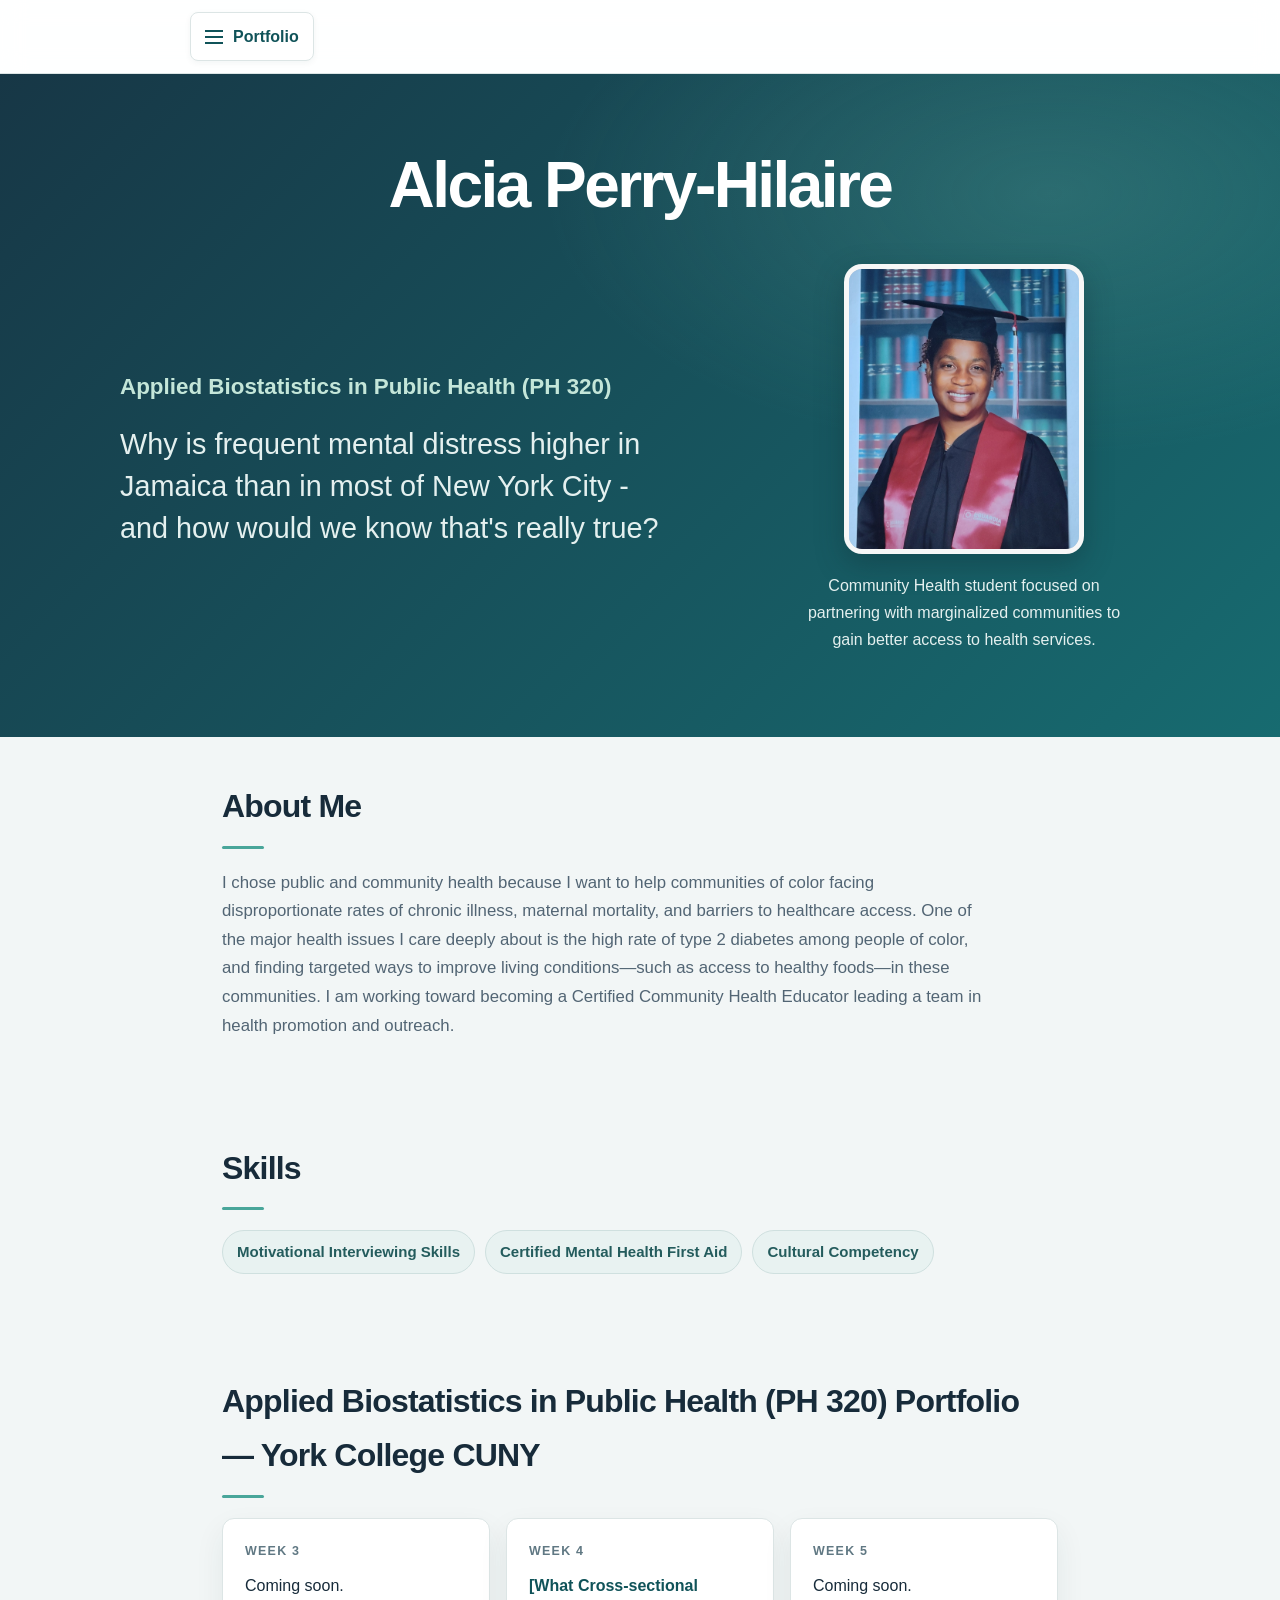
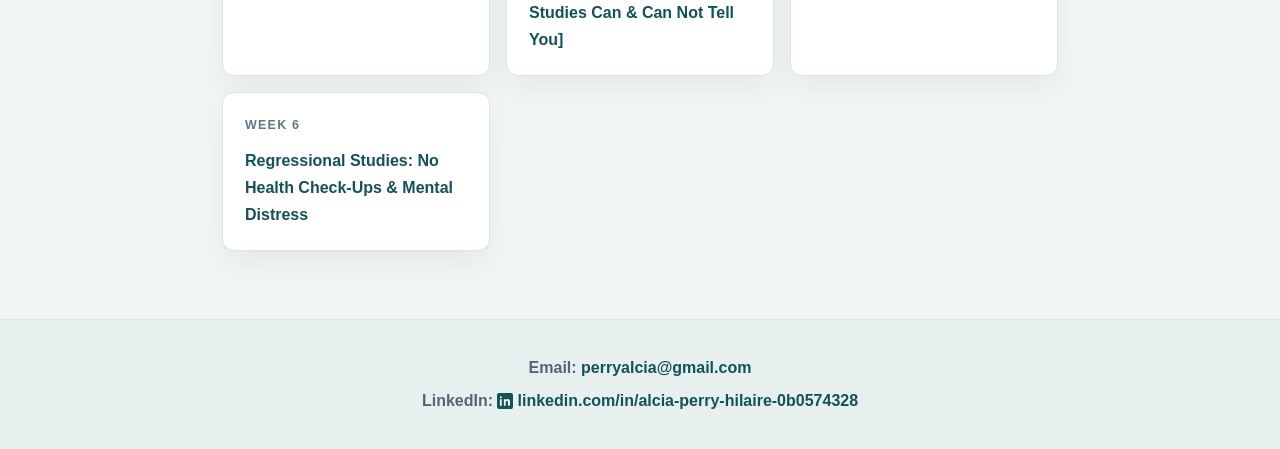
==== index.html @ f7266211 "Increase course title font size Co-authored-by: Copilot App <223556219+Copilot@users.noreply.github." ====
<!DOCTYPE html>
<html lang="en">
<head>
<meta charset="UTF-8">
<meta name="viewport" content="width=device-width, initial-scale=1.0">
<title>Alcia Perry-Hilaire | Community Health Education</title>
<style>
    body {
        margin: 0;
        font-family: Arial, sans-serif;
        background-color: #f7f7f7;
        color: #333;
    }
    header {
        background: linear-gradient(135deg, #4a78c2, #d88fbf);
        color: white;
        text-align: center;
        padding: 60px 20px;
    }
    .hero-photo {
        width: 140px;
        height: 140px;
        border-radius: 50%;
        background-color: #ccc;
        display: flex;
        align-items: center;
        justify-content: center;
        font-size: 40px;
        font-weight: bold;
        margin: 20px auto 0;
        color: #555;
    }
    section {
        padding: 40px 20px;
        max-width: 900px;
        margin: auto;
    }
    h2 {
        color: #4a78c2;
        margin-bottom: 20px;
    }
    .skills-list li {
        margin-bottom: 8px;
    }
    .portfolio-grid {
        display: grid;
        gap: 20px;
    }
    .card {
        background: white;
        padding: 20px;
        border-radius: 8px;
        border: 1px solid #ddd;
    }
    footer {
        background: #e0e0e0;
        padding: 20px;
        text-align: center;
    }
    a {
        color: #4a78c2;
        text-decoration: none;
    }
    .site-nav {
        background: white;
        border-bottom: 1px solid #ddd;
        padding: 10px 20px;
        position: relative;
        z-index: 1;
    }
    .site-nav-menu {
        max-width: 900px;
        margin: auto;
        position: relative;
    }
    .site-nav-menu summary {
        list-style: none;
        cursor: pointer;
    }
    .site-nav-menu summary::-webkit-details-marker {
        display: none;
    }
    .site-nav-toggle {
        display: inline-flex;
        align-items: center;
        gap: 10px;
        padding: 10px 14px;
        border-radius: 6px;
        border: 1px solid #ddd;
        background: white;
        color: #4a78c2;
        font-weight: bold;
    }
    .site-nav-toggle:hover,
    .site-nav-toggle:focus-visible {
        background: #edf2fa;
    }
    .menu-icon {
        display: grid;
        gap: 4px;
    }
    .menu-icon span {
        display: block;
        width: 18px;
        height: 2px;
        background: currentColor;
    }
    .site-nav-links {
        position: absolute;
        top: calc(100% + 8px);
        left: 0;
        display: grid;
        gap: 4px;
        min-width: min(100%, 320px);
        padding: 8px;
        border: 1px solid #ddd;
        border-radius: 8px;
        background: white;
        box-shadow: 0 8px 20px #0002;
    }
    .site-nav a {
        display: block;
        padding: 10px 14px;
        border-radius: 6px;
        font-weight: bold;
    }
    .site-nav a:hover,
    .site-nav a:focus-visible {
        background: #edf2fa;
    }
    .site-nav a[aria-current="page"] {
        background: #4a78c2;
        color: white;
    }
    @media (min-width: 700px) {
        .portfolio-grid {
            grid-template-columns: repeat(3, 1fr);
        }
    }

    :root {
        --ink: #172b3a;
        --muted: #526574;
        --brand: #176b70;
        --brand-dark: #105359;
        --surface: #fff;
        --background: #f2f6f6;
        --border: #dce5e5;
        --shadow: 0 12px 30px #173a3a12;
    }

    * {
        box-sizing: border-box;
    }

    body {
        background: var(--background);
        color: var(--ink);
        font-family: "Segoe UI", Arial, sans-serif;
        line-height: 1.7;
    }

    header {
        background:
            radial-gradient(ellipse at 82% 18%, #6eb4a83b, transparent 34%),
            linear-gradient(135deg, #173746, #176b70);
        padding: 76px 24px 84px;
    }

    header h1 {
        margin: 0 auto 12px;
        font-size: clamp(2.4rem, 6vw, 4rem);
        letter-spacing: -0.04em;
        line-height: 1.12;
    }

    .hero-content {
        display: grid;
        grid-template-columns: minmax(0, 1fr) minmax(240px, 0.7fr);
        align-items: center;
        gap: clamp(32px, 7vw, 88px);
        max-width: 1040px;
        margin: 42px auto 0;
        text-align: left;
    }

    .hero-copy {
        min-width: 0;
    }

    .hero-course {
        margin: 0 0 18px;
        color: #c4e6d9;
        font-size: clamp(1.15rem, 2vw, 1.4rem);
        font-weight: 700;
        white-space: nowrap;
    }

    .hero-question {
        margin: 0;
        color: #e4f0ef;
        font-size: clamp(1.25rem, 2.4vw, 1.8rem);
        line-height: 1.45;
    }

    .hero-profile {
        margin: 0;
        text-align: center;
    }

    .hero-photo {
        display: block;
        width: min(100%, 240px);
        height: 290px;
        margin: 0 auto;
        border: 5px solid #ffffffd9;
        border-radius: 18px;
        object-fit: cover;
        box-shadow: 0 10px 28px #102e3560;
    }

    .hero-profile p {
        max-width: 340px;
        margin: 18px auto 0;
        color: #e4f0ef;
        font-size: 1rem;
    }

    section {
        padding: 42px 32px;
    }

    section > p {
        max-width: 760px;
        color: var(--muted);
        font-size: 1.05rem;
    }

    h2 {
        margin: 0 0 20px;
        color: var(--ink);
        font-size: clamp(1.5rem, 3vw, 2rem);
        letter-spacing: -0.025em;
    }

    h2::after {
        display: block;
        width: 42px;
        height: 3px;
        margin-top: 12px;
        border-radius: 3px;
        background: #49a69a;
        content: "";
    }

    .skills-list {
        display: flex;
        flex-wrap: wrap;
        gap: 10px;
        padding: 0;
        list-style: none;
    }

    .skills-list li {
        margin: 0;
        padding: 8px 14px;
        border: 1px solid #cfe0df;
        border-radius: 999px;
        background: #e8f2f1;
        color: #245c5d;
        font-size: 0.94rem;
        font-weight: 600;
    }

    .portfolio-grid {
        grid-template-columns: repeat(auto-fit, minmax(min(100%, 240px), 1fr));
        gap: 16px;
    }

    .card {
        min-height: 150px;
        padding: 22px;
        border: 1px solid var(--border);
        border-radius: 12px;
        background: var(--surface);
        box-shadow: var(--shadow);
        transition: transform 160ms ease, box-shadow 160ms ease;
    }

    .card:hover {
        transform: translateY(-3px);
        box-shadow: 0 16px 34px #173a3a1c;
    }

    .card h3 {
        margin: 0 0 10px;
        color: #607883;
        font-size: 0.78rem;
        letter-spacing: 0.1em;
        text-transform: uppercase;
    }

    .card p {
        margin: 0;
    }

    a {
        color: var(--brand-dark);
        font-weight: 600;
        text-decoration-thickness: 1px;
        text-underline-offset: 3px;
    }

    a:hover {
        color: #0c4147;
    }

    a:focus-visible,
    summary:focus-visible {
        outline: 3px solid #e6a84b;
        outline-offset: 3px;
    }

    footer {
        margin-top: 26px;
        padding: 28px 20px;
        border-top: 1px solid var(--border);
        background: #e8efef;
        color: var(--muted);
    }

    footer p {
        margin: 6px;
    }

    footer a {
        color: var(--brand-dark);
    }

    .site-nav {
        padding: 12px 20px;
        border-bottom-color: var(--border);
        background: #ffffffed;
        backdrop-filter: blur(12px);
    }

    .site-nav-toggle {
        border-color: var(--border);
        border-radius: 8px;
        color: var(--brand-dark);
        box-shadow: 0 2px 6px #173a3a0d;
    }

    .site-nav-toggle:hover,
    .site-nav-toggle:focus-visible,
    .site-nav a:hover,
    .site-nav a:focus-visible {
        background: #e8f2f1;
    }

    .site-nav-links {
        border-color: var(--border);
        border-radius: 10px;
        box-shadow: 0 14px 32px #173a3a1f;
    }

    .site-nav a {
        color: var(--brand-dark);
    }

    .site-nav a[aria-current="page"] {
        background: var(--brand);
        color: white;
    }

    @media (max-width: 560px) {
        header {
            padding: 56px 20px 62px;
        }

        .hero-content {
            grid-template-columns: 1fr;
            gap: 30px;
            margin-top: 30px;
        }

        .hero-profile {
            order: -1;
        }

        .hero-course {
            white-space: normal;
        }

        section {
            padding: 32px 22px;
        }

        .hero-photo {
            width: min(100%, 220px);
            height: 270px;
        }
    }

    @media (prefers-reduced-motion: reduce) {
        *,
        *::before,
        *::after {
            scroll-behavior: auto !important;
            transition-duration: 0.01ms !important;
        }
    }
</style>
</head>
<body>

<nav class="site-nav" aria-label="Main navigation">
    <details class="site-nav-menu">
        <summary class="site-nav-toggle">
            <span class="menu-icon" aria-hidden="true"><span></span><span></span><span></span></span>
            Portfolio
        </summary>
        <div class="site-nav-links">
            <a href="index.html" aria-current="page">About Me</a>
            <a href="cross-sectional.html">Week 4: Cross-Sectional Studies</a>
            <a href="regression.html">Week 6: Regressional Studies: No Health Check-Ups &amp; Mental Distress</a>
        </div>
    </details>
</nav>

<header>
    <h1>Alcia Perry-Hilaire</h1>
    <div class="hero-content">
        <div class="hero-copy">
            <p class="hero-course">Applied Biostatistics in Public Health (PH 320)</p>
            <p class="hero-question">Why is frequent mental distress higher in Jamaica than in most of New York City - and how would we know that's really true?</p>
        </div>
        <figure class="hero-profile">
            <img src="photo.jpg" alt="Portrait of Alcia Perry-Hilaire in graduation attire" class="hero-photo">
            <figcaption>
                <p>Community Health student focused on partnering with marginalized communities to gain better access to health services.</p>
            </figcaption>
        </figure>
    </div>
</header>

<section>
    <h2>About Me</h2>
    <p>
        I chose public and community health because I want to help communities of color facing disproportionate rates of chronic illness, maternal mortality,
        and barriers to healthcare access. One of the major health issues I care deeply about is the high rate of type 2 diabetes among people of color, and
        finding targeted ways to improve living conditions—such as access to healthy foods—in these communities. I am working toward becoming a Certified
        Community Health Educator leading a team in health promotion and outreach.
    </p>
</section>

<section>
    <h2>Skills</h2>
    <ul class="skills-list">
        <li>Motivational Interviewing Skills</li>
        <li>Certified Mental Health First Aid</li>
        <li>Cultural Competency</li>
    </ul>
</section>

<section>
    <h2>Applied Biostatistics in Public Health (PH 320) Portfolio — York College CUNY</h2>
    <div class="portfolio-grid">

        <!-- Add Week 3 link here -->
        <div class="card">
            <h3>Week 3</h3>
            <p>Coming soon.</p>
        </div>

        <!-- Add Week 4 link here -->
        <div class="card">
            <h3>Week 4</h3>
            <p><a href="cross-sectional.html">[What Cross-sectional Studies Can & Can Not Tell You]</a></p>
        </div>

        <!-- Add Week 5 link here -->
        <div class="card">
            <h3>Week 5</h3>
            <p>Coming soon.</p>
        </div>

        <!-- Add Week 6 link here -->
        <div class="card">
            <h3>Week 6</h3>
            <p><a href="regression.html">Regressional Studies: No Health Check-Ups &amp; Mental Distress</a></p>
        </div>

    </div>
</section>

<footer>
    <p><strong>Email:</strong> <a href="mailto:perryalcia@gmail.com">perryalcia@gmail.com</a></p>
    <p><strong>LinkedIn:</strong> <a href="https://www.linkedin.com/in/alcia-perry-hilaire-0b0574328/" target="_blank" rel="noopener noreferrer"><svg aria-hidden="true" viewBox="0 0 24 24" width="16" height="16" style="vertical-align: -3px; margin-right: 4px;"><rect width="24" height="24" rx="3" fill="currentColor"></rect><path fill="#fff" d="M7.1 9.2H4.4V19h2.7V9.2zM5.75 8a1.55 1.55 0 1 0 0-3.1 1.55 1.55 0 0 0 0 3.1zM19.6 13.4c0-2.95-1.58-4.33-3.69-4.33a3.18 3.18 0 0 0-2.87 1.58V9.2h-2.7V19h2.7v-4.86c0-1.28.24-2.52 1.83-2.52 1.56 0 1.58 1.46 1.58 2.6V19h2.7l.45-5.6z"></path></svg>linkedin.com/in/alcia-perry-hilaire-0b0574328</a></p>
</footer>

</body>
</html>
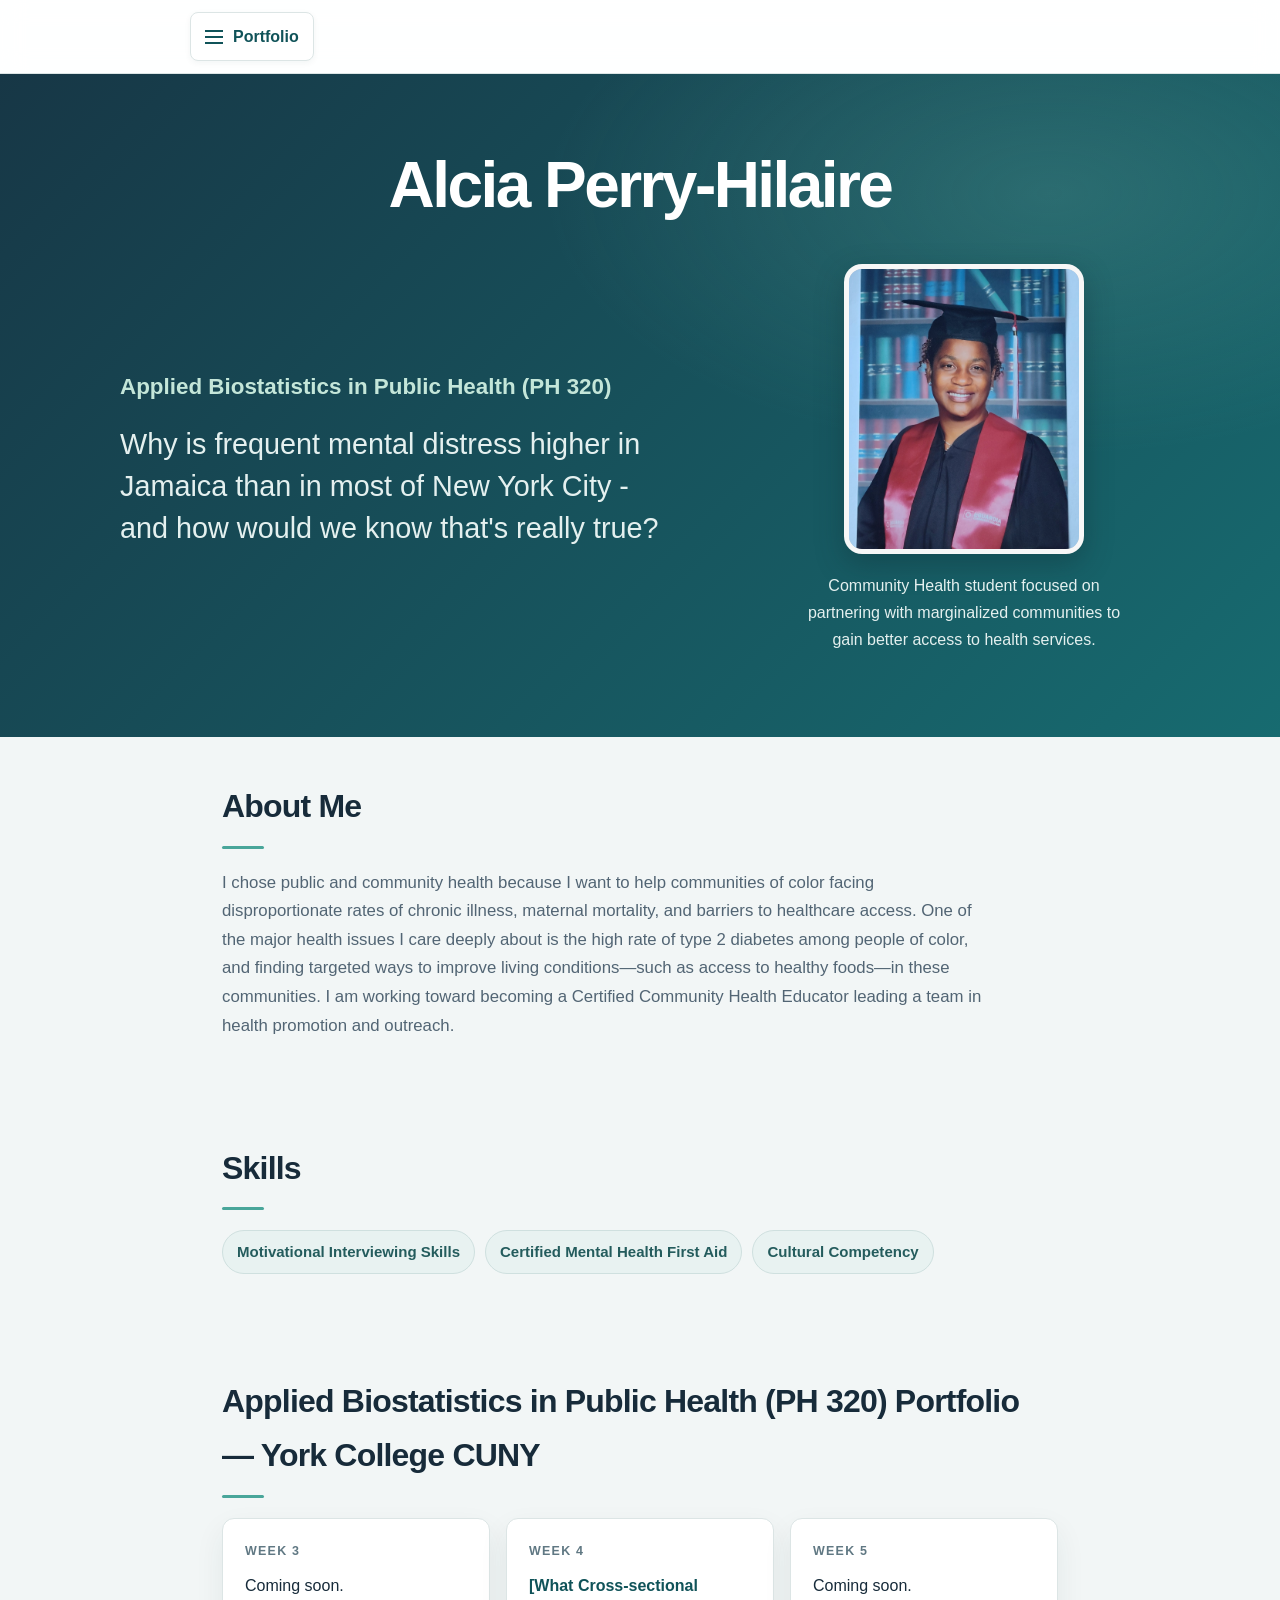
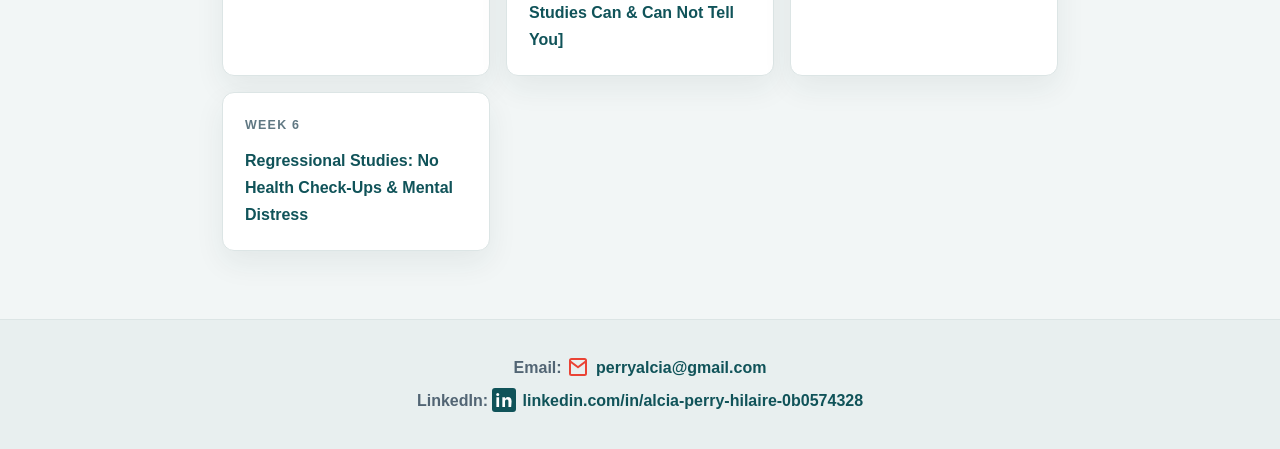
==== commit d2c86126: "Add and enlarge contact icons Co-authored-by: Copilot App <223556219+Copilot@users.noreply.github.co" ====
--- a/index.html
+++ b/index.html
@@ -495,8 +495,8 @@
 </section>
 
 <footer>
-    <p><strong>Email:</strong> <a href="mailto:perryalcia@gmail.com">perryalcia@gmail.com</a></p>
-    <p><strong>LinkedIn:</strong> <a href="https://www.linkedin.com/in/alcia-perry-hilaire-0b0574328/" target="_blank" rel="noopener noreferrer"><svg aria-hidden="true" viewBox="0 0 24 24" width="16" height="16" style="vertical-align: -3px; margin-right: 4px;"><rect width="24" height="24" rx="3" fill="currentColor"></rect><path fill="#fff" d="M7.1 9.2H4.4V19h2.7V9.2zM5.75 8a1.55 1.55 0 1 0 0-3.1 1.55 1.55 0 0 0 0 3.1zM19.6 13.4c0-2.95-1.58-4.33-3.69-4.33a3.18 3.18 0 0 0-2.87 1.58V9.2h-2.7V19h2.7v-4.86c0-1.28.24-2.52 1.83-2.52 1.56 0 1.58 1.46 1.58 2.6V19h2.7l.45-5.6z"></path></svg>linkedin.com/in/alcia-perry-hilaire-0b0574328</a></p>
+    <p><strong>Email:</strong> <a href="mailto:perryalcia@gmail.com"><svg aria-hidden="true" viewBox="0 0 24 24" width="24" height="24" style="vertical-align: -6px; margin-right: 6px;"><path fill="#ea4335" d="M3 5.5A2.5 2.5 0 0 1 5.5 3h13A2.5 2.5 0 0 1 21 5.5v13a2.5 2.5 0 0 1-2.5 2.5h-13A2.5 2.5 0 0 1 3 18.5v-13zm2 .1v.2l7 5.1 7-5.1v-.2a.6.6 0 0 0-.6-.6H5.6a.6.6 0 0 0-.6.6zm14 2.7-6.4 4.7a1 1 0 0 1-1.2 0L5 8.3v10.2c0 .33.27.6.6.6h12.8c.33 0 .6-.27.6-.6V8.3z"></path></svg>perryalcia@gmail.com</a></p>
+    <p><strong>LinkedIn:</strong> <a href="https://www.linkedin.com/in/alcia-perry-hilaire-0b0574328/" target="_blank" rel="noopener noreferrer"><svg aria-hidden="true" viewBox="0 0 24 24" width="24" height="24" style="vertical-align: -6px; margin-right: 6px;"><rect width="24" height="24" rx="3" fill="currentColor"></rect><path fill="#fff" d="M7.1 9.2H4.4V19h2.7V9.2zM5.75 8a1.55 1.55 0 1 0 0-3.1 1.55 1.55 0 0 0 0 3.1zM19.6 13.4c0-2.95-1.58-4.33-3.69-4.33a3.18 3.18 0 0 0-2.87 1.58V9.2h-2.7V19h2.7v-4.86c0-1.28.24-2.52 1.83-2.52 1.56 0 1.58 1.46 1.58 2.6V19h2.7l.45-5.6z"></path></svg>linkedin.com/in/alcia-perry-hilaire-0b0574328</a></p>
 </footer>
 
 </body>
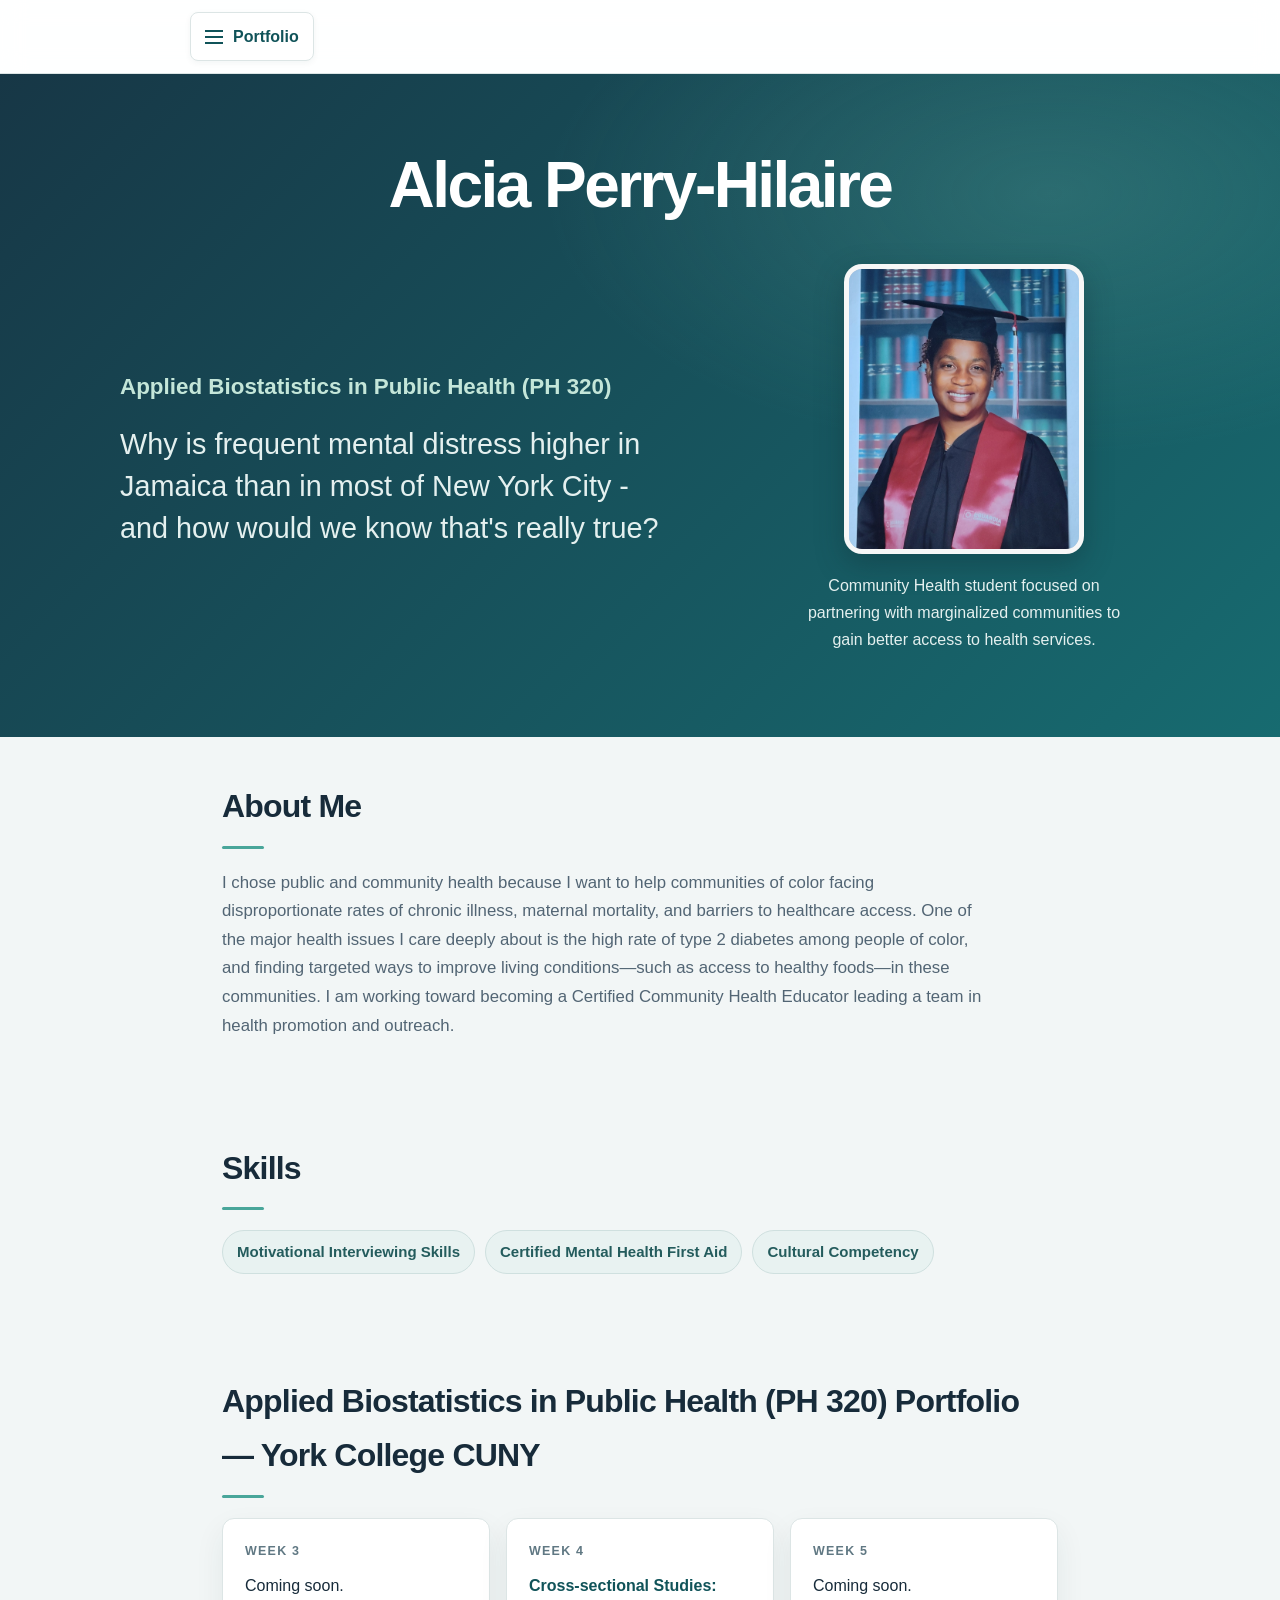
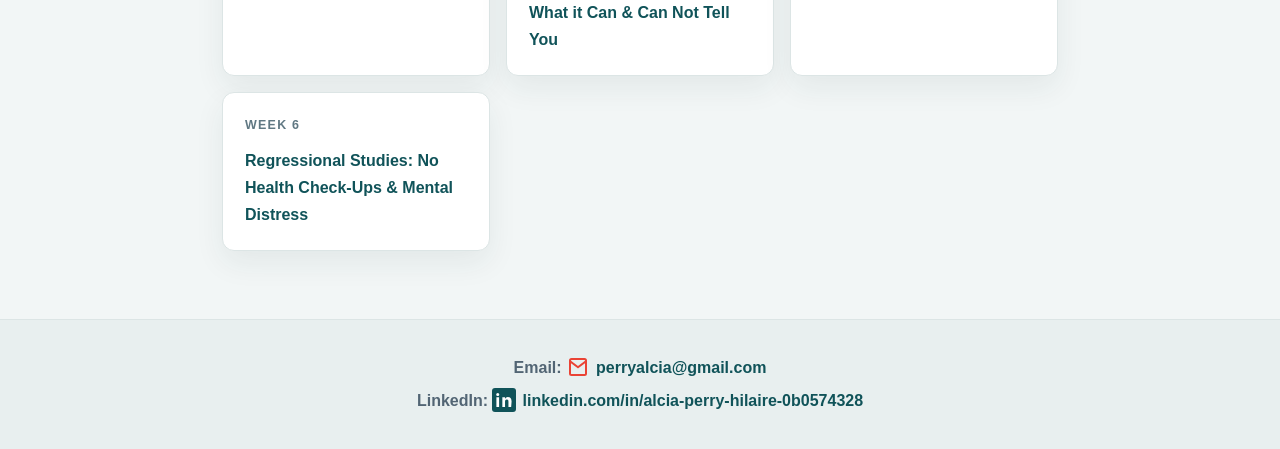
==== commit f502855b: "Rename Week 4 cross-sectional page Co-authored-by: Copilot App <223556219+Copilot@users.noreply.gith" ====
--- a/index.html
+++ b/index.html
@@ -422,7 +422,7 @@
         </summary>
         <div class="site-nav-links">
             <a href="index.html" aria-current="page">About Me</a>
-            <a href="cross-sectional.html">Week 4: Cross-Sectional Studies</a>
+            <a href="cross-sectional.html">Week 4: Cross-sectional Studies: What it Can &amp; Can Not Tell You</a>
             <a href="regression.html">Week 6: Regressional Studies: No Health Check-Ups &amp; Mental Distress</a>
         </div>
     </details>
@@ -476,7 +476,7 @@
         <!-- Add Week 4 link here -->
         <div class="card">
             <h3>Week 4</h3>
-            <p><a href="cross-sectional.html">[What Cross-sectional Studies Can & Can Not Tell You]</a></p>
+            <p><a href="cross-sectional.html">Cross-sectional Studies: What it Can &amp; Can Not Tell You</a></p>
         </div>
 
         <!-- Add Week 5 link here -->
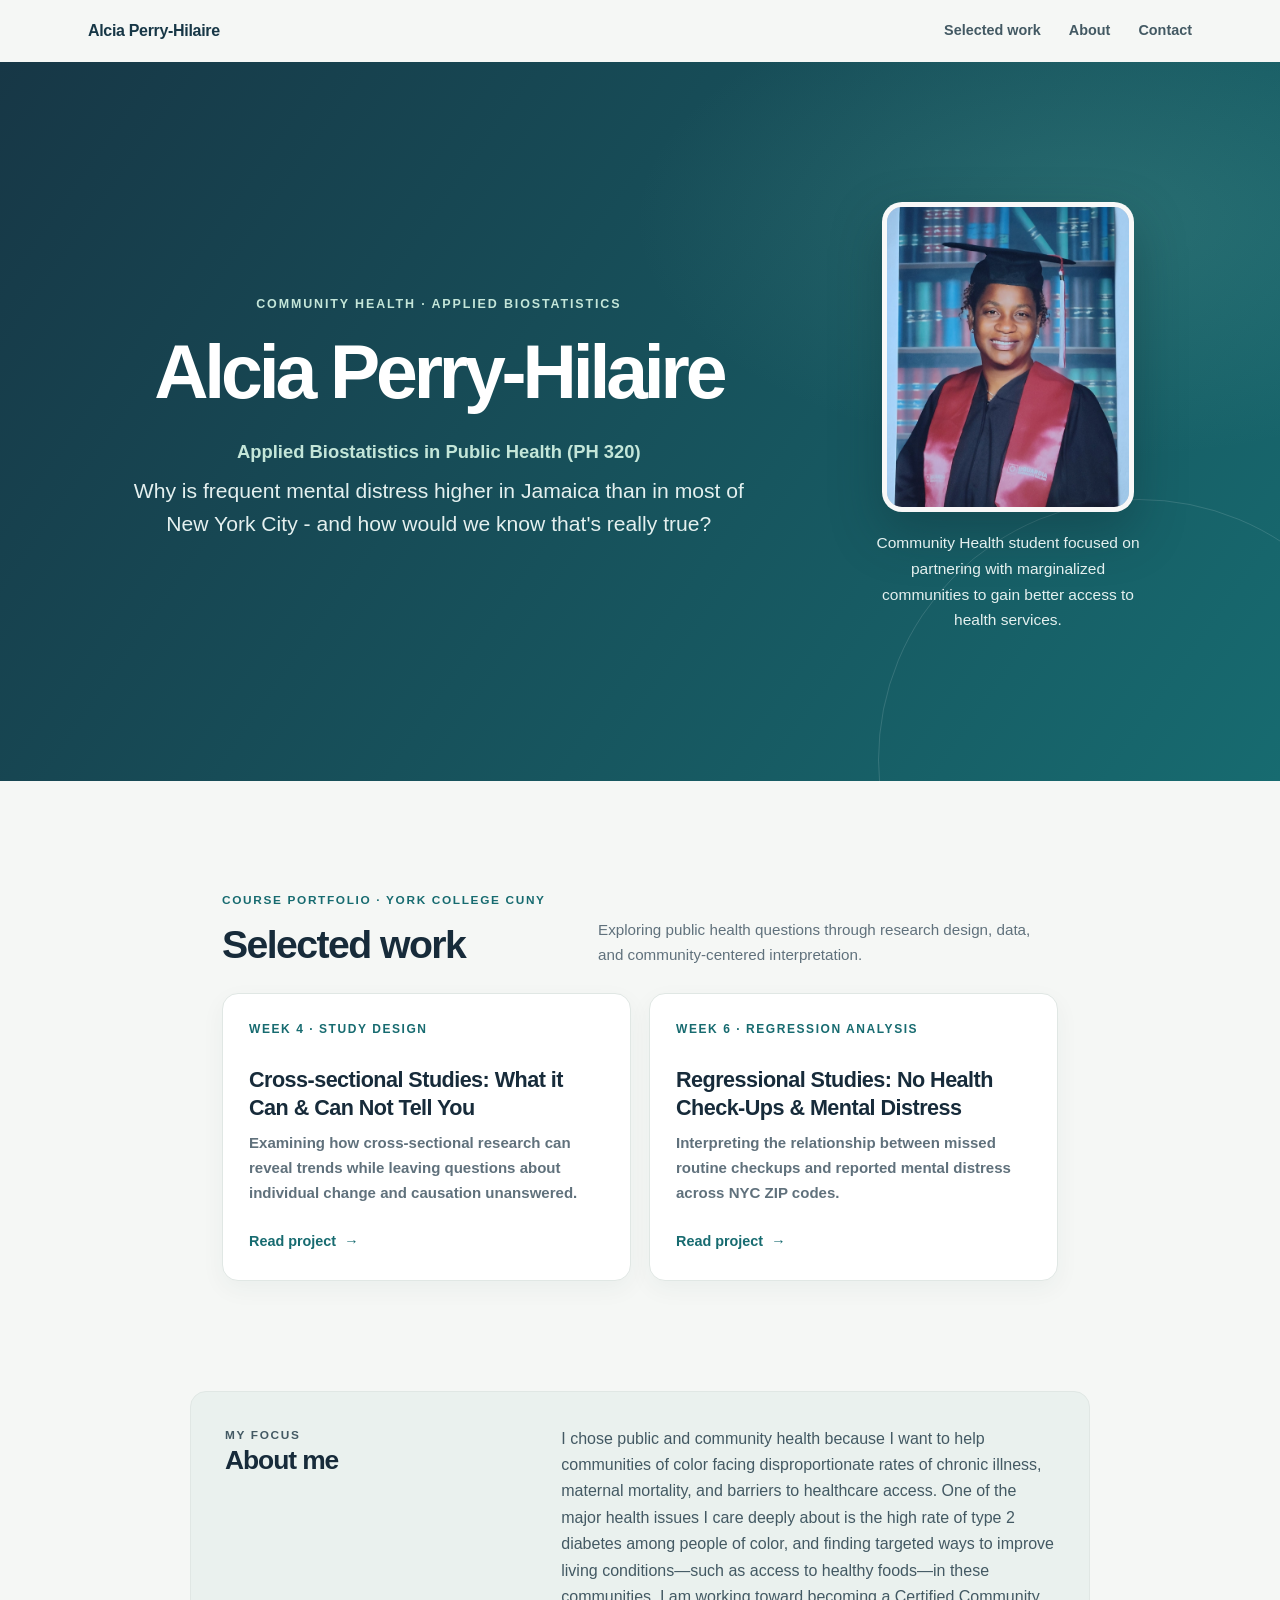
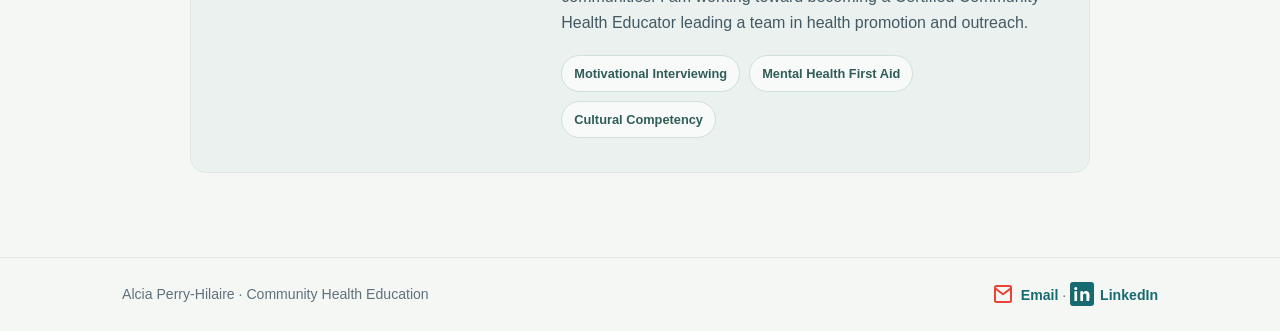
==== commit 2e14de90: "Redesign portfolio as cohesive website Co-authored-by: Copilot App <223556219+Copilot@users.noreply." ====
--- a/index.html
+++ b/index.html
@@ -411,92 +411,82 @@
         }
     }
 </style>
+<link rel="stylesheet" href="styles.css">
 </head>
 <body>
 
-<nav class="site-nav" aria-label="Main navigation">
-    <details class="site-nav-menu">
-        <summary class="site-nav-toggle">
-            <span class="menu-icon" aria-hidden="true"><span></span><span></span><span></span></span>
-            Portfolio
-        </summary>
-        <div class="site-nav-links">
-            <a href="index.html" aria-current="page">About Me</a>
-            <a href="cross-sectional.html">Week 4: Cross-sectional Studies: What it Can &amp; Can Not Tell You</a>
-            <a href="regression.html">Week 6: Regressional Studies: No Health Check-Ups &amp; Mental Distress</a>
-        </div>
-    </details>
+<nav class="topbar" aria-label="Main navigation">
+    <a class="wordmark" href="index.html">Alcia Perry-Hilaire</a>
+    <div class="nav-links">
+        <a href="#work">Selected work</a>
+        <a href="#about">About</a>
+        <a href="#contact">Contact</a>
+    </div>
 </nav>
 
-<header>
-    <h1>Alcia Perry-Hilaire</h1>
-    <div class="hero-content">
+<header class="hero">
+    <div class="hero-inner">
         <div class="hero-copy">
+            <p class="eyebrow">Community health · Applied biostatistics</p>
+            <h1>Alcia Perry-Hilaire</h1>
             <p class="hero-course">Applied Biostatistics in Public Health (PH 320)</p>
             <p class="hero-question">Why is frequent mental distress higher in Jamaica than in most of New York City - and how would we know that's really true?</p>
         </div>
         <figure class="hero-profile">
             <img src="photo.jpg" alt="Portrait of Alcia Perry-Hilaire in graduation attire" class="hero-photo">
-            <figcaption>
-                <p>Community Health student focused on partnering with marginalized communities to gain better access to health services.</p>
-            </figcaption>
+            <figcaption>Community Health student focused on partnering with marginalized communities to gain better access to health services.</figcaption>
         </figure>
     </div>
 </header>
 
-<section>
-    <h2>About Me</h2>
+<main class="content">
+    <section id="work" aria-labelledby="work-heading">
+        <div class="section-heading">
+            <div>
+                <p class="section-label">Course portfolio · York College CUNY</p>
+                <h2 id="work-heading">Selected work</h2>
+            </div>
+            <p>Exploring public health questions through research design, data, and community-centered interpretation.</p>
+        </div>
+        <div class="projects">
+            <a class="project" href="cross-sectional.html">
+                <span class="project-number">Week 4 · Study design</span>
+                <h3>Cross-sectional Studies: What it Can &amp; Can Not Tell You</h3>
+                <p>Examining how cross-sectional research can reveal trends while leaving questions about individual change and causation unanswered.</p>
+                <span class="project-cta">Read project <span aria-hidden="true">→</span></span>
+            </a>
+            <a class="project" href="regression.html">
+                <span class="project-number">Week 6 · Regression analysis</span>
+                <h3>Regressional Studies: No Health Check-Ups &amp; Mental Distress</h3>
+                <p>Interpreting the relationship between missed routine checkups and reported mental distress across NYC ZIP codes.</p>
+                <span class="project-cta">Read project <span aria-hidden="true">→</span></span>
+            </a>
+        </div>
+    </section>
+
+    <section class="about" id="about" aria-labelledby="about-heading">
+        <div>
+            <p class="section-label">My focus</p>
+            <h2 id="about-heading">About me</h2>
+        </div>
+        <div>
+            <p>I chose public and community health because I want to help communities of color facing disproportionate rates of chronic illness, maternal mortality, and barriers to healthcare access. One of the major health issues I care deeply about is the high rate of type 2 diabetes among people of color, and finding targeted ways to improve living conditions—such as access to healthy foods—in these communities. I am working toward becoming a Certified Community Health Educator leading a team in health promotion and outreach.</p>
+            <div class="skills" aria-label="Skills">
+                <span>Motivational Interviewing</span>
+                <span>Mental Health First Aid</span>
+                <span>Cultural Competency</span>
+            </div>
+        </div>
+    </section>
+</main>
+
+<footer class="contact-footer" id="contact">
+    <p>Alcia Perry-Hilaire · Community Health Education</p>
     <p>
-        I chose public and community health because I want to help communities of color facing disproportionate rates of chronic illness, maternal mortality,
-        and barriers to healthcare access. One of the major health issues I care deeply about is the high rate of type 2 diabetes among people of color, and
-        finding targeted ways to improve living conditions—such as access to healthy foods—in these communities. I am working toward becoming a Certified
-        Community Health Educator leading a team in health promotion and outreach.
+        <a href="mailto:perryalcia@gmail.com"><svg class="contact-icon" aria-hidden="true" viewBox="0 0 24 24"><path fill="#ea4335" d="M3 5.5A2.5 2.5 0 0 1 5.5 3h13A2.5 2.5 0 0 1 21 5.5v13a2.5 2.5 0 0 1-2.5 2.5h-13A2.5 2.5 0 0 1 3 18.5v-13zm2 .1v.2l7 5.1 7-5.1v-.2a.6.6 0 0 0-.6-.6H5.6a.6.6 0 0 0-.6.6zm14 2.7-6.4 4.7a1 1 0 0 1-1.2 0L5 8.3v10.2c0 .33.27.6.6.6h12.8c.33 0 .6-.27.6-.6V8.3z"></path></svg>Email</a>
+        ·
+        <a href="https://www.linkedin.com/in/alcia-perry-hilaire-0b0574328/" target="_blank" rel="noopener noreferrer"><svg class="contact-icon" aria-hidden="true" viewBox="0 0 24 24"><rect width="24" height="24" rx="3" fill="currentColor"></rect><path fill="#fff" d="M7.1 9.2H4.4V19h2.7V9.2zM5.75 8a1.55 1.55 0 1 0 0-3.1 1.55 1.55 0 0 0 0 3.1zM19.6 13.4c0-2.95-1.58-4.33-3.69-4.33a3.18 3.18 0 0 0-2.87 1.58V9.2h-2.7V19h2.7v-4.86c0-1.28.24-2.52 1.83-2.52 1.56 0 1.58 1.46 1.58 2.6V19h2.7l.45-5.6z"></path></svg>LinkedIn</a>
     </p>
-</section>
-
-<section>
-    <h2>Skills</h2>
-    <ul class="skills-list">
-        <li>Motivational Interviewing Skills</li>
-        <li>Certified Mental Health First Aid</li>
-        <li>Cultural Competency</li>
-    </ul>
-</section>
-
-<section>
-    <h2>Applied Biostatistics in Public Health (PH 320) Portfolio — York College CUNY</h2>
-    <div class="portfolio-grid">
-
-        <!-- Add Week 3 link here -->
-        <div class="card">
-            <h3>Week 3</h3>
-            <p>Coming soon.</p>
-        </div>
-
-        <!-- Add Week 4 link here -->
-        <div class="card">
-            <h3>Week 4</h3>
-            <p><a href="cross-sectional.html">Cross-sectional Studies: What it Can &amp; Can Not Tell You</a></p>
-        </div>
-
-        <!-- Add Week 5 link here -->
-        <div class="card">
-            <h3>Week 5</h3>
-            <p>Coming soon.</p>
-        </div>
-
-        <!-- Add Week 6 link here -->
-        <div class="card">
-            <h3>Week 6</h3>
-            <p><a href="regression.html">Regressional Studies: No Health Check-Ups &amp; Mental Distress</a></p>
-        </div>
-
-    </div>
-</section>
-
-<footer>
-    <p><strong>Email:</strong> <a href="mailto:perryalcia@gmail.com"><svg aria-hidden="true" viewBox="0 0 24 24" width="24" height="24" style="vertical-align: -6px; margin-right: 6px;"><path fill="#ea4335" d="M3 5.5A2.5 2.5 0 0 1 5.5 3h13A2.5 2.5 0 0 1 21 5.5v13a2.5 2.5 0 0 1-2.5 2.5h-13A2.5 2.5 0 0 1 3 18.5v-13zm2 .1v.2l7 5.1 7-5.1v-.2a.6.6 0 0 0-.6-.6H5.6a.6.6 0 0 0-.6.6zm14 2.7-6.4 4.7a1 1 0 0 1-1.2 0L5 8.3v10.2c0 .33.27.6.6.6h12.8c.33 0 .6-.27.6-.6V8.3z"></path></svg>perryalcia@gmail.com</a></p>
-    <p><strong>LinkedIn:</strong> <a href="https://www.linkedin.com/in/alcia-perry-hilaire-0b0574328/" target="_blank" rel="noopener noreferrer"><svg aria-hidden="true" viewBox="0 0 24 24" width="24" height="24" style="vertical-align: -6px; margin-right: 6px;"><rect width="24" height="24" rx="3" fill="currentColor"></rect><path fill="#fff" d="M7.1 9.2H4.4V19h2.7V9.2zM5.75 8a1.55 1.55 0 1 0 0-3.1 1.55 1.55 0 0 0 0 3.1zM19.6 13.4c0-2.95-1.58-4.33-3.69-4.33a3.18 3.18 0 0 0-2.87 1.58V9.2h-2.7V19h2.7v-4.86c0-1.28.24-2.52 1.83-2.52 1.56 0 1.58 1.46 1.58 2.6V19h2.7l.45-5.6z"></path></svg>linkedin.com/in/alcia-perry-hilaire-0b0574328</a></p>
 </footer>
 
 </body>
--- a/styles.css
+++ b/styles.css
@@ -0,0 +1,457 @@
+:root {
+    color-scheme: light;
+    --navy: #173746;
+    --teal: #176b70;
+    --mint: #c4e6d9;
+    --ink: #172b3a;
+    --muted: #60717c;
+    --paper: #f5f7f5;
+    --line: #e0e7e4;
+    --white: #fff;
+}
+
+* {
+    box-sizing: border-box;
+}
+
+html {
+    scroll-behavior: smooth;
+}
+
+body {
+    margin: 0;
+    background: var(--paper);
+    color: var(--ink);
+    font-family: "Segoe UI", Arial, sans-serif;
+    line-height: 1.65;
+}
+
+a {
+    color: var(--teal);
+}
+
+a:focus-visible,
+summary:focus-visible {
+    outline: 3px solid #e6a84b;
+    outline-offset: 3px;
+}
+
+.topbar {
+    display: flex;
+    align-items: center;
+    justify-content: space-between;
+    max-width: 1160px;
+    margin: 0 auto;
+    padding: 18px 28px;
+}
+
+.wordmark {
+    color: var(--navy);
+    font-size: 1rem;
+    font-weight: 750;
+    letter-spacing: -0.02em;
+    text-decoration: none;
+}
+
+.nav-links {
+    display: flex;
+    flex-wrap: wrap;
+    gap: 8px 28px;
+}
+
+.nav-links a {
+    color: #435963;
+    font-size: 0.9rem;
+    font-weight: 600;
+    text-decoration: none;
+}
+
+.nav-links a:hover,
+.nav-links a[aria-current="page"] {
+    color: var(--teal);
+}
+
+.hero {
+    position: relative;
+    overflow: hidden;
+    background:
+        radial-gradient(ellipse at 86% 22%, #6eb4a833, transparent 30%),
+        linear-gradient(125deg, var(--navy), var(--teal));
+    color: var(--white);
+}
+
+.hero::after {
+    position: absolute;
+    right: -120px;
+    bottom: -240px;
+    width: 520px;
+    height: 520px;
+    border: 1px solid #ffffff22;
+    border-radius: 50%;
+    content: "";
+    pointer-events: none;
+}
+
+.hero-inner {
+    position: relative;
+    z-index: 1;
+    display: grid;
+    grid-template-columns: minmax(0, 1fr) 300px;
+    align-items: center;
+    gap: clamp(40px, 8vw, 110px);
+    max-width: 1100px;
+    min-height: 495px;
+    margin: 0 auto;
+    padding: 64px 32px;
+}
+
+.eyebrow,
+.section-label {
+    margin: 0 0 12px;
+    color: var(--teal);
+    font-size: 0.74rem;
+    font-weight: 750;
+    letter-spacing: 0.14em;
+    text-transform: uppercase;
+}
+
+.hero .eyebrow {
+    margin-bottom: 18px;
+    color: var(--mint);
+    font-size: 0.78rem;
+    letter-spacing: 0.15em;
+}
+
+.hero h1 {
+    max-width: 700px;
+    margin: 0;
+    font-size: clamp(2.7rem, 6vw, 4.7rem);
+    letter-spacing: -0.055em;
+    line-height: 1.04;
+}
+
+.hero-course {
+    margin: 26px 0 8px;
+    color: var(--mint);
+    font-size: 1.15rem;
+    font-weight: 700;
+}
+
+.hero-question {
+    max-width: 660px;
+    margin: 0;
+    color: #e4f0ef;
+    font-size: clamp(1.05rem, 2vw, 1.32rem);
+    line-height: 1.55;
+}
+
+.hero-profile {
+    margin: 0;
+    text-align: center;
+}
+
+.hero-photo {
+    display: block;
+    width: 252px;
+    height: 310px;
+    margin: 0 auto;
+    border: 5px solid #ffffffdc;
+    border-radius: 20px;
+    object-fit: cover;
+    box-shadow: 0 20px 50px #102e3560;
+}
+
+.hero-profile figcaption {
+    max-width: 285px;
+    margin: 18px auto 0;
+    color: #e4f0ef;
+    font-size: 0.97rem;
+}
+
+.content {
+    max-width: 1100px;
+    margin: 0 auto;
+    padding: 68px 32px 84px;
+}
+
+.section-heading {
+    display: flex;
+    align-items: end;
+    justify-content: space-between;
+    gap: 24px;
+    margin-bottom: 26px;
+}
+
+.section-heading > p {
+    max-width: 460px;
+    margin: 0;
+    color: var(--muted);
+    font-size: 0.95rem;
+}
+
+h2 {
+    margin: 0;
+    font-size: clamp(1.8rem, 4vw, 2.45rem);
+    letter-spacing: -0.04em;
+    line-height: 1.15;
+}
+
+.content h2::after {
+    display: none;
+}
+
+.projects {
+    display: grid;
+    grid-template-columns: repeat(2, minmax(0, 1fr));
+    gap: 18px;
+}
+
+.project {
+    display: flex;
+    flex-direction: column;
+    min-height: 245px;
+    padding: 26px;
+    border: 1px solid var(--line);
+    border-radius: 16px;
+    background: var(--white);
+    box-shadow: 0 8px 24px #173a3a0c;
+    text-decoration: none;
+    transition: transform 160ms ease, box-shadow 160ms ease;
+}
+
+.project:hover {
+    transform: translateY(-4px);
+    box-shadow: 0 16px 34px #173a3a18;
+}
+
+.project-number {
+    color: var(--teal);
+    font-size: 0.75rem;
+    font-weight: 750;
+    letter-spacing: 0.13em;
+    text-transform: uppercase;
+}
+
+.project h3 {
+    margin: 26px 0 10px;
+    color: var(--ink);
+    font-size: 1.35rem;
+    letter-spacing: -0.025em;
+    line-height: 1.28;
+}
+
+.project p {
+    margin: 0;
+    color: var(--muted);
+    font-size: 0.94rem;
+}
+
+.project-cta {
+    display: inline-flex;
+    align-items: center;
+    gap: 8px;
+    margin-top: auto;
+    padding-top: 24px;
+    color: var(--teal);
+    font-size: 0.9rem;
+    font-weight: 700;
+}
+
+.about {
+    display: grid;
+    grid-template-columns: 0.75fr 1.25fr;
+    gap: 40px;
+    margin-top: 68px;
+    padding: 34px;
+    border: 1px solid var(--line);
+    border-radius: 16px;
+    background: #eaf1ee;
+}
+
+.about h2 {
+    font-size: 1.65rem;
+}
+
+.about p {
+    margin: 0;
+    color: #435963;
+}
+
+.skills {
+    display: flex;
+    flex-wrap: wrap;
+    gap: 9px;
+    margin-top: 18px;
+}
+
+.skills span {
+    padding: 7px 12px;
+    border: 1px solid #cfe0d9;
+    border-radius: 999px;
+    background: #f7faf8;
+    color: #315d58;
+    font-size: 0.8rem;
+    font-weight: 650;
+}
+
+.contact-footer {
+    display: flex;
+    align-items: center;
+    justify-content: space-between;
+    gap: 16px;
+    padding: 24px max(32px, calc((100% - 1036px) / 2));
+    border-top: 1px solid var(--line);
+    color: var(--muted);
+    font-size: 0.88rem;
+}
+
+footer.contact-footer {
+    margin-top: 0;
+    background: var(--paper);
+}
+
+.contact-footer p {
+    margin: 0;
+}
+
+.contact-footer a {
+    color: var(--teal);
+    font-weight: 650;
+    text-decoration: none;
+}
+
+.contact-icon {
+    width: 24px;
+    height: 24px;
+    margin-right: 6px;
+    vertical-align: -6px;
+}
+
+.article-shell {
+    max-width: 780px;
+    margin: 36px auto;
+    padding: 48px clamp(22px, 6vw, 64px);
+    border: 1px solid var(--line);
+    border-radius: 16px;
+    background: var(--white);
+    box-shadow: 0 12px 30px #173a3a12;
+}
+
+.article-shell h1 {
+    margin: 0 0 28px;
+    color: var(--ink);
+    font-size: clamp(2rem, 5vw, 2.8rem);
+    letter-spacing: -0.035em;
+    line-height: 1.2;
+}
+
+.article-shell h2 {
+    margin-top: 36px;
+    color: var(--ink);
+}
+
+.article-shell p {
+    color: #405563;
+    font-size: 1.08rem;
+}
+
+.article-shell img {
+    display: block;
+    max-width: 100%;
+    height: auto;
+    margin: 24px auto;
+    padding: 10px;
+    border: 1px solid var(--line);
+    border-radius: 10px;
+    background: #f7f9f9;
+}
+
+.article-footer {
+    display: flex;
+    align-items: center;
+    justify-content: space-between;
+    gap: 16px;
+    margin-top: 38px;
+    padding-top: 20px;
+    border-top: 1px solid var(--line);
+    color: var(--muted);
+    font-size: 0.9rem;
+}
+
+.article-footer p {
+    margin: 0;
+    font-size: inherit;
+}
+
+.article-footer a {
+    color: var(--teal);
+    text-decoration: none;
+}
+
+@media (max-width: 700px) {
+    .topbar {
+        align-items: flex-start;
+        flex-direction: column;
+        gap: 12px;
+    }
+
+    .hero-inner {
+        grid-template-columns: 1fr;
+        gap: 30px;
+        padding: 42px 24px 54px;
+    }
+
+    .hero-profile {
+        order: -1;
+    }
+
+    .hero-photo {
+        width: min(220px, 65vw);
+        height: 265px;
+    }
+
+    .content {
+        padding: 48px 20px 60px;
+    }
+
+    .section-heading {
+        align-items: flex-start;
+        flex-direction: column;
+    }
+
+    .projects,
+    .about {
+        grid-template-columns: 1fr;
+    }
+
+    .about {
+        gap: 18px;
+        margin-top: 42px;
+        padding: 24px;
+    }
+
+    .contact-footer,
+    .article-footer {
+        align-items: flex-start;
+        flex-direction: column;
+    }
+
+    .contact-footer {
+        padding: 22px 20px;
+    }
+
+    .article-shell {
+        margin: 20px 12px;
+        padding: 32px 22px;
+        border-radius: 12px;
+    }
+}
+
+@media (prefers-reduced-motion: reduce) {
+    *,
+    *::before,
+    *::after {
+        scroll-behavior: auto !important;
+        transition-duration: 0.01ms !important;
+    }
+}
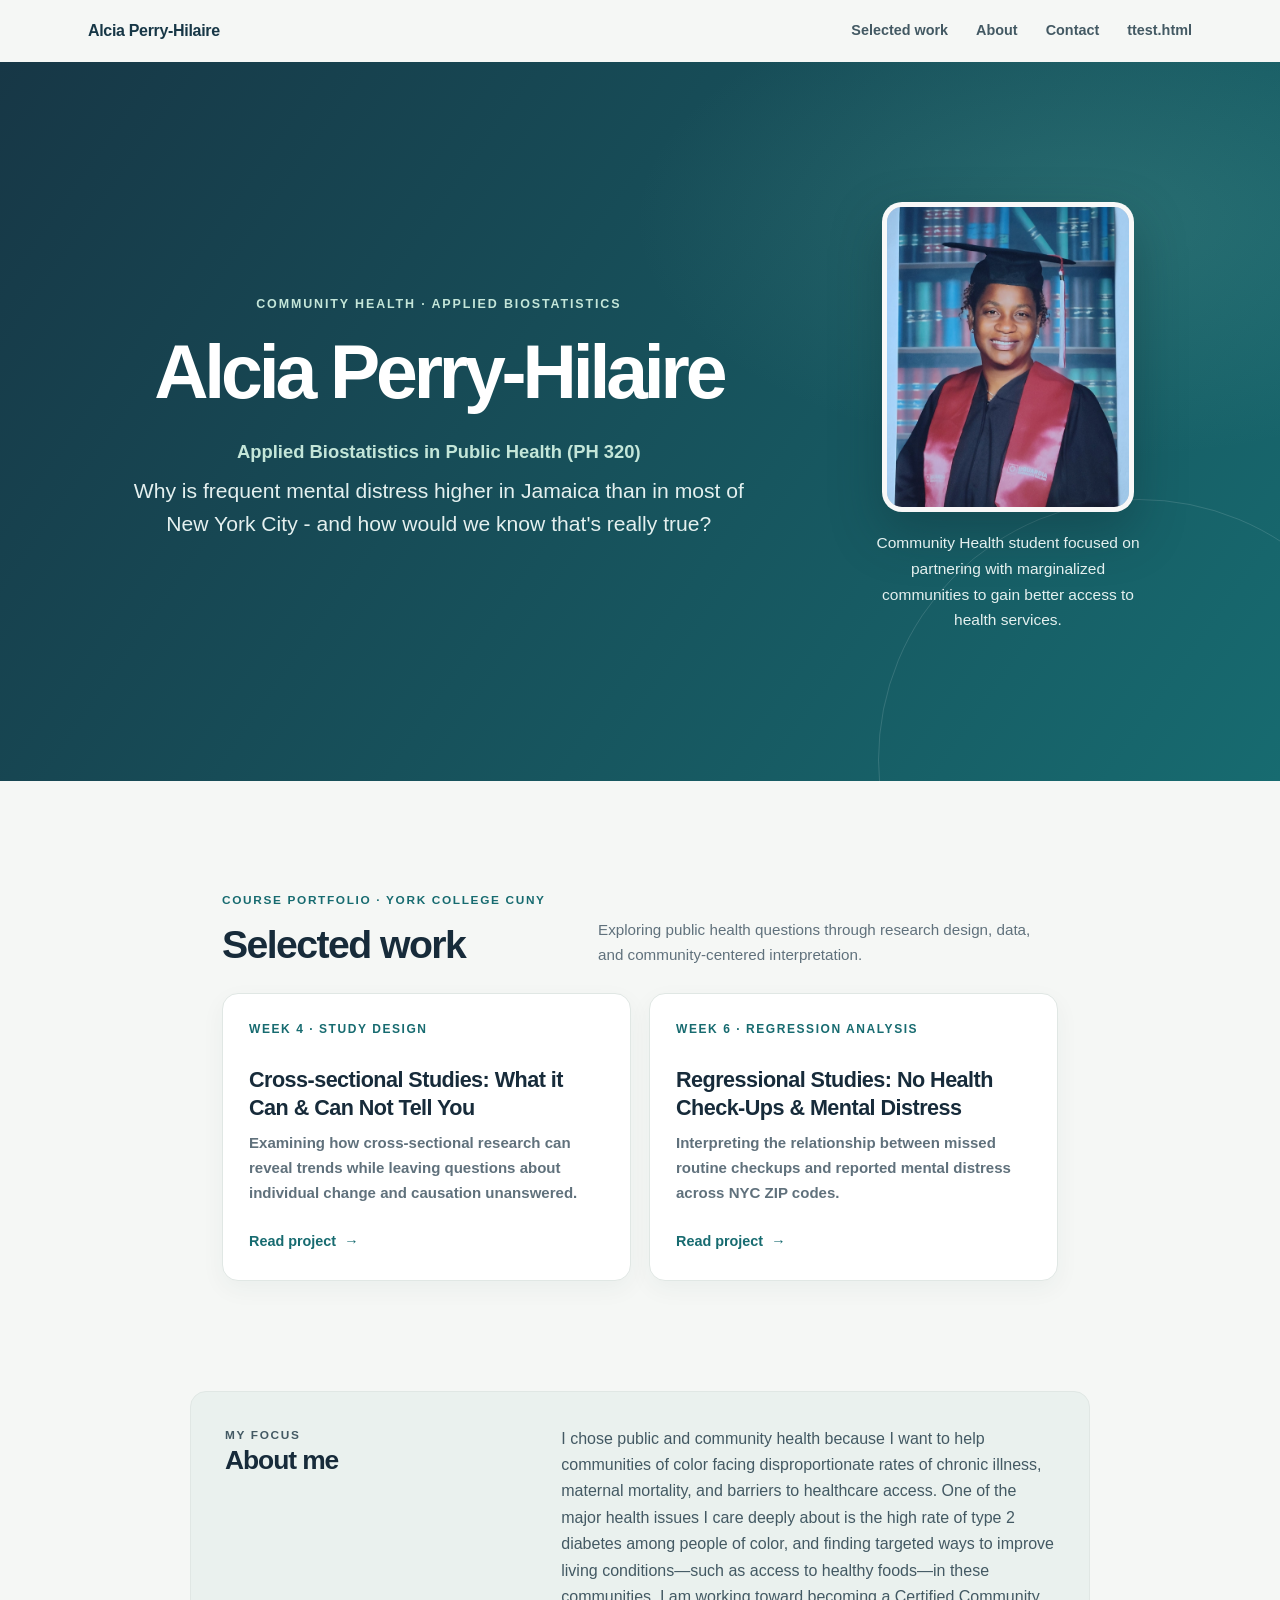
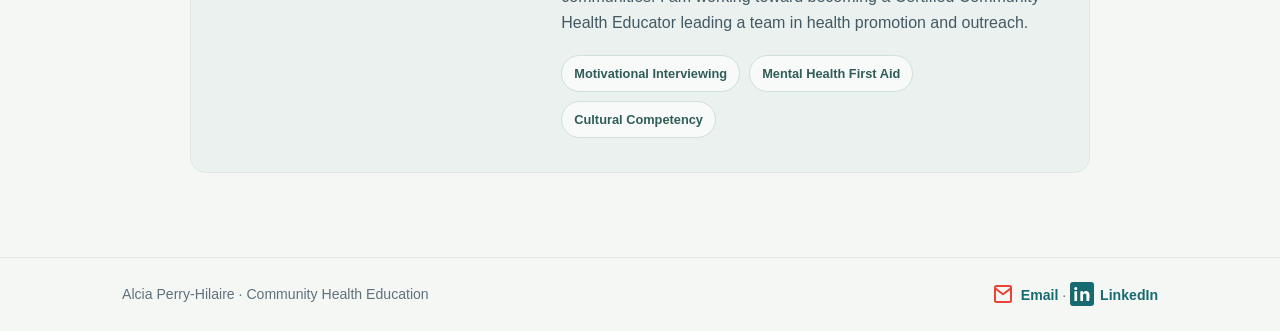
==== commit dc97c226: "Add t-test page link to navigation Co-authored-by: Copilot App <223556219+Copilot@users.noreply.gith" ====
--- a/index.html
+++ b/index.html
@@ -421,6 +421,7 @@
         <a href="#work">Selected work</a>
         <a href="#about">About</a>
         <a href="#contact">Contact</a>
+        <a href="ttest.html">ttest.html</a>
     </div>
 </nav>
 
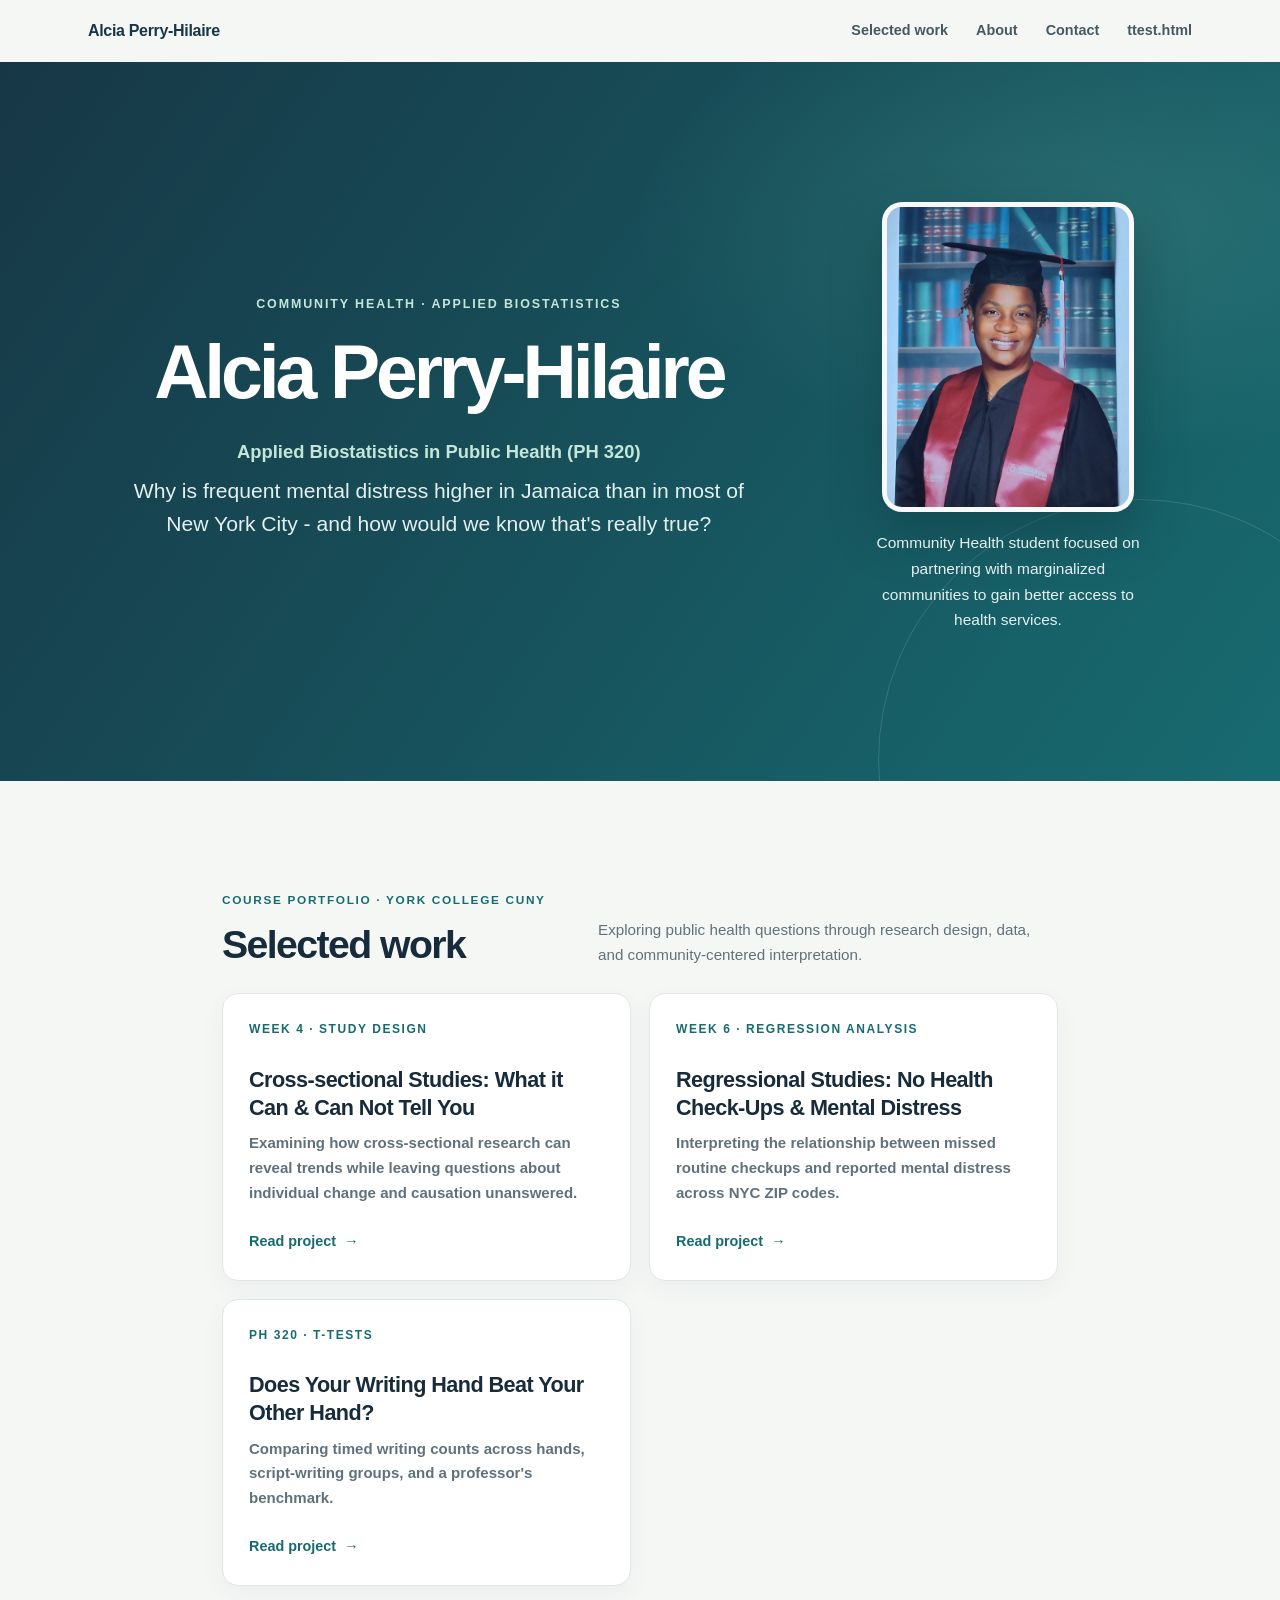
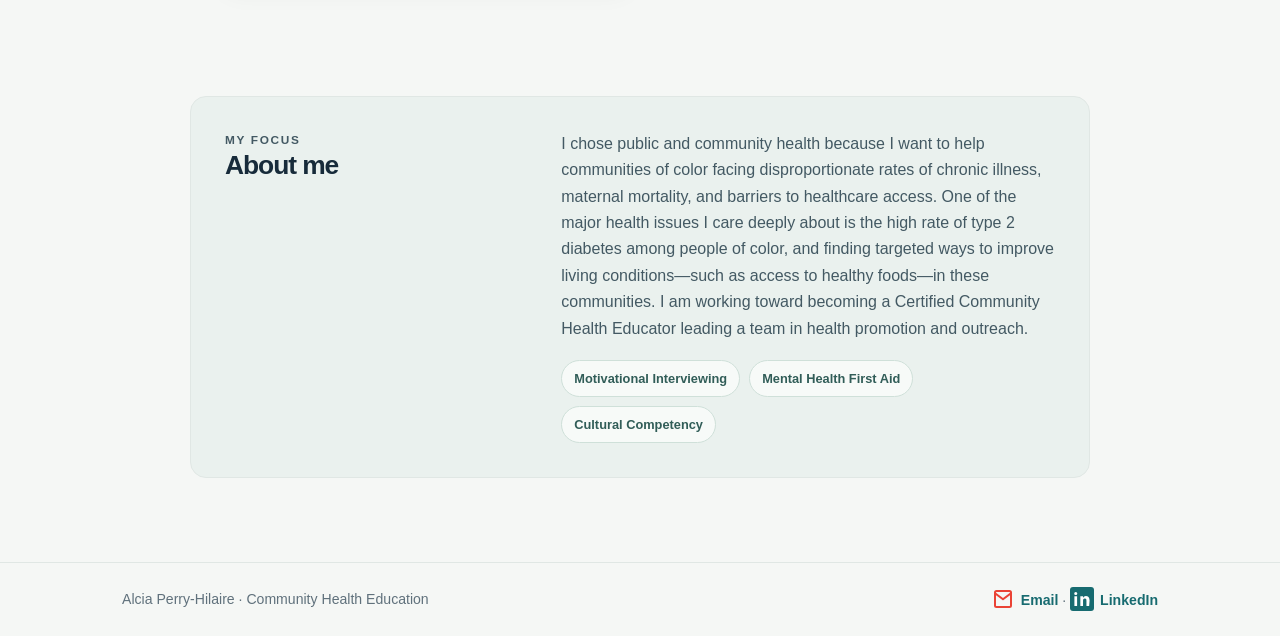
==== commit 92ebadda: "Add t-test project to selected work Co-authored-by: Copilot App <223556219+Copilot@users.noreply.git" ====
--- a/index.html
+++ b/index.html
@@ -462,6 +462,12 @@
                 <p>Interpreting the relationship between missed routine checkups and reported mental distress across NYC ZIP codes.</p>
                 <span class="project-cta">Read project <span aria-hidden="true">→</span></span>
             </a>
+            <a class="project" href="ttest.html">
+                <span class="project-number">PH 320 · T-tests</span>
+                <h3>Does Your Writing Hand Beat Your Other Hand?</h3>
+                <p>Comparing timed writing counts across hands, script-writing groups, and a professor's benchmark.</p>
+                <span class="project-cta">Read project <span aria-hidden="true">→</span></span>
+            </a>
         </div>
     </section>
 
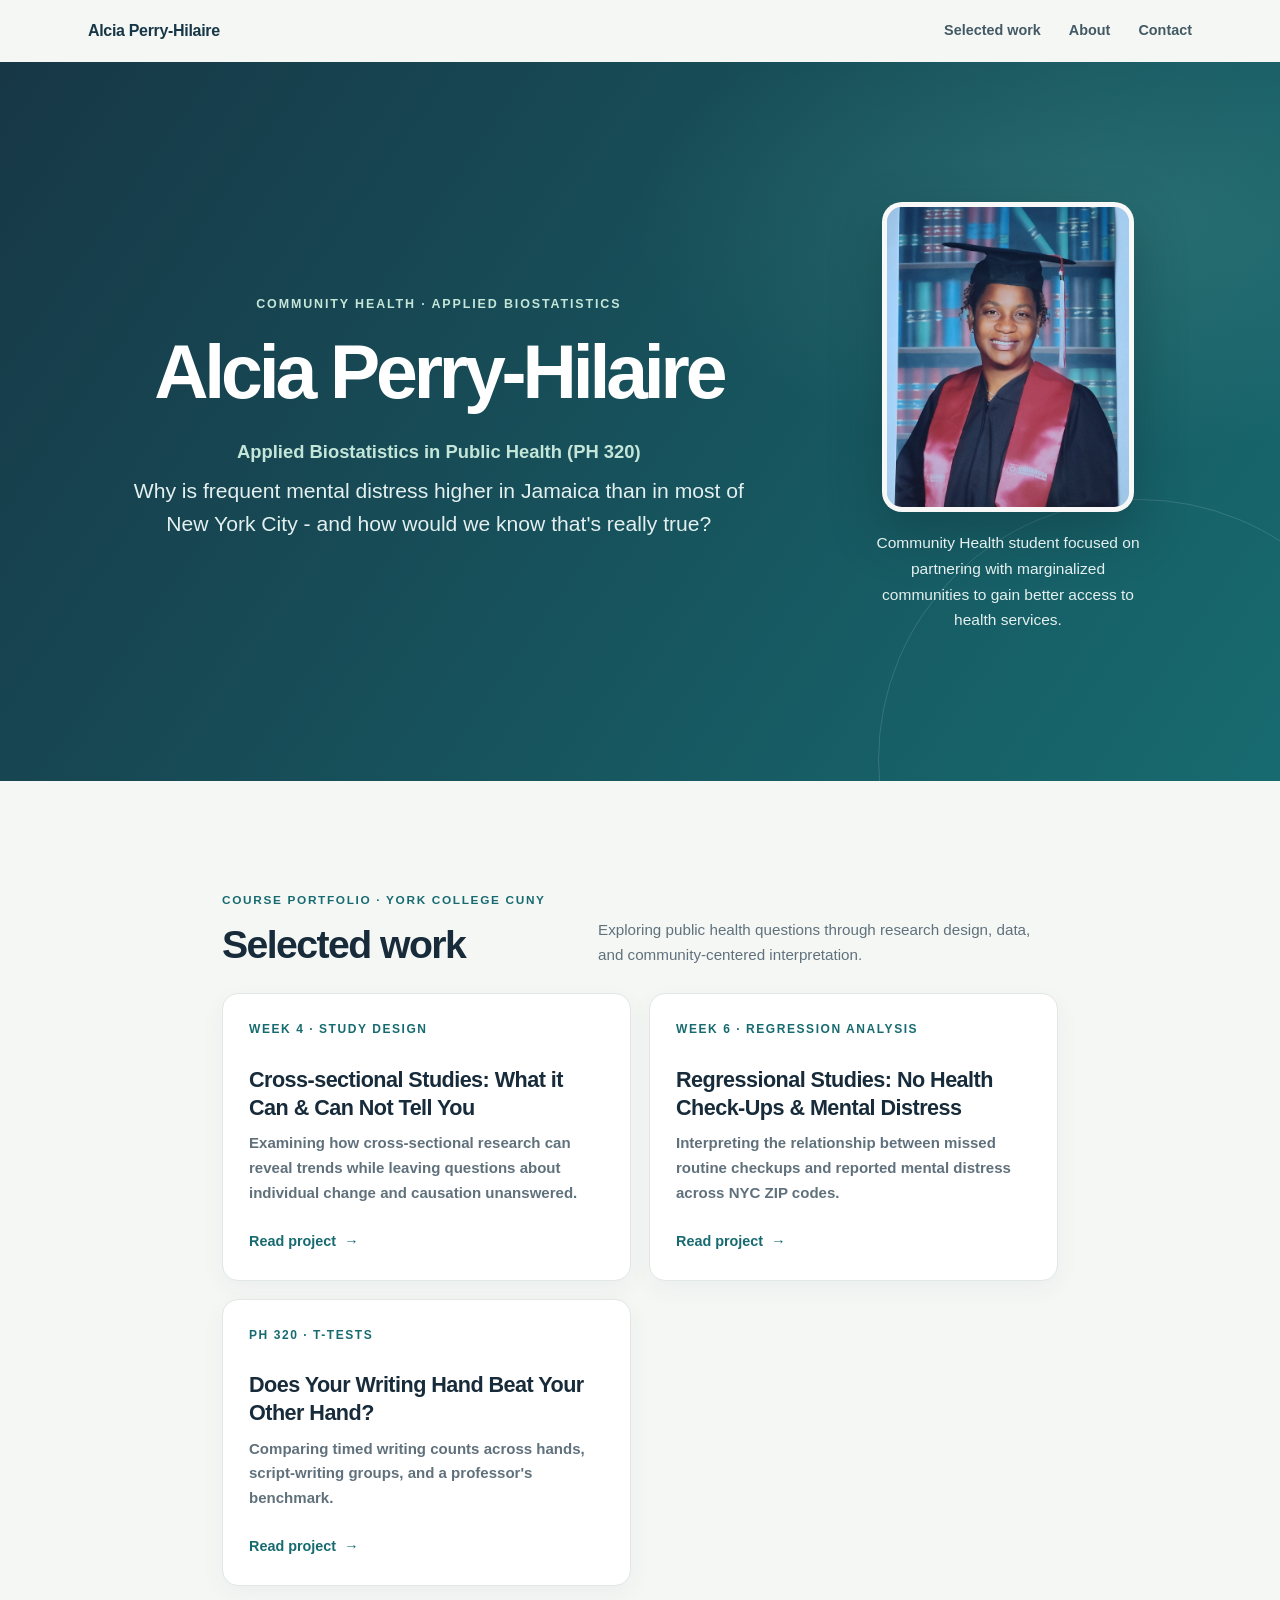
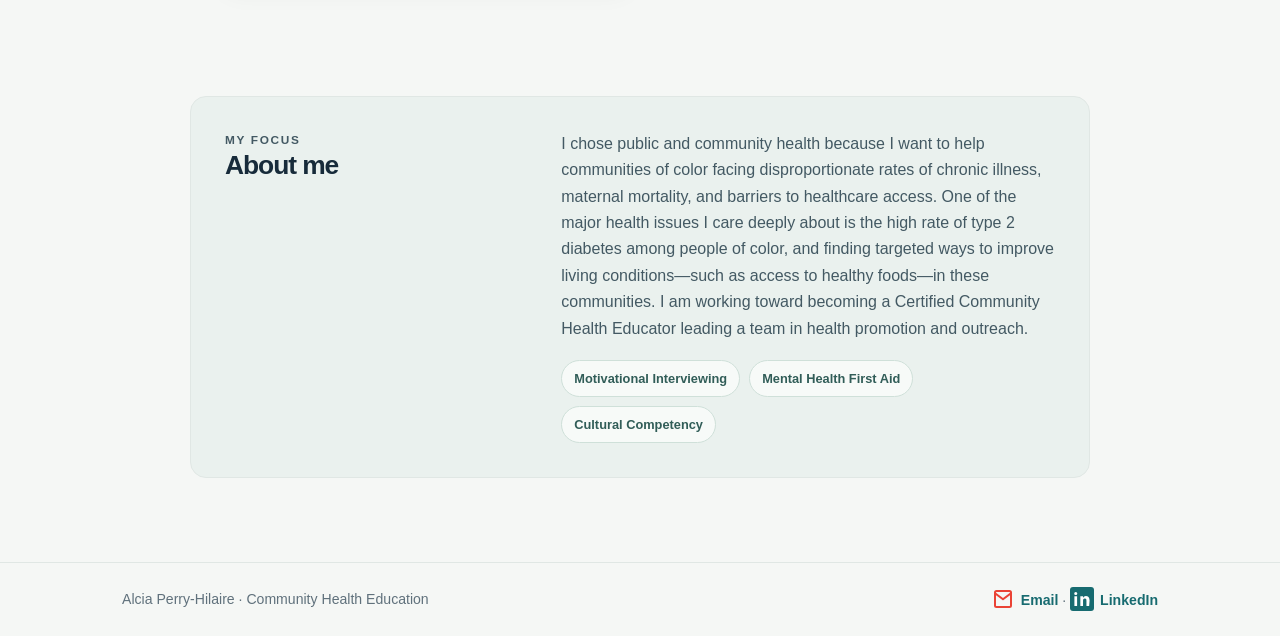
==== commit 3bbf0a49: "Remove standalone t-test homepage link Co-authored-by: Copilot App <223556219+Copilot@users.noreply." ====
--- a/index.html
+++ b/index.html
@@ -421,7 +421,6 @@
         <a href="#work">Selected work</a>
         <a href="#about">About</a>
         <a href="#contact">Contact</a>
-        <a href="ttest.html">ttest.html</a>
     </div>
 </nav>
 
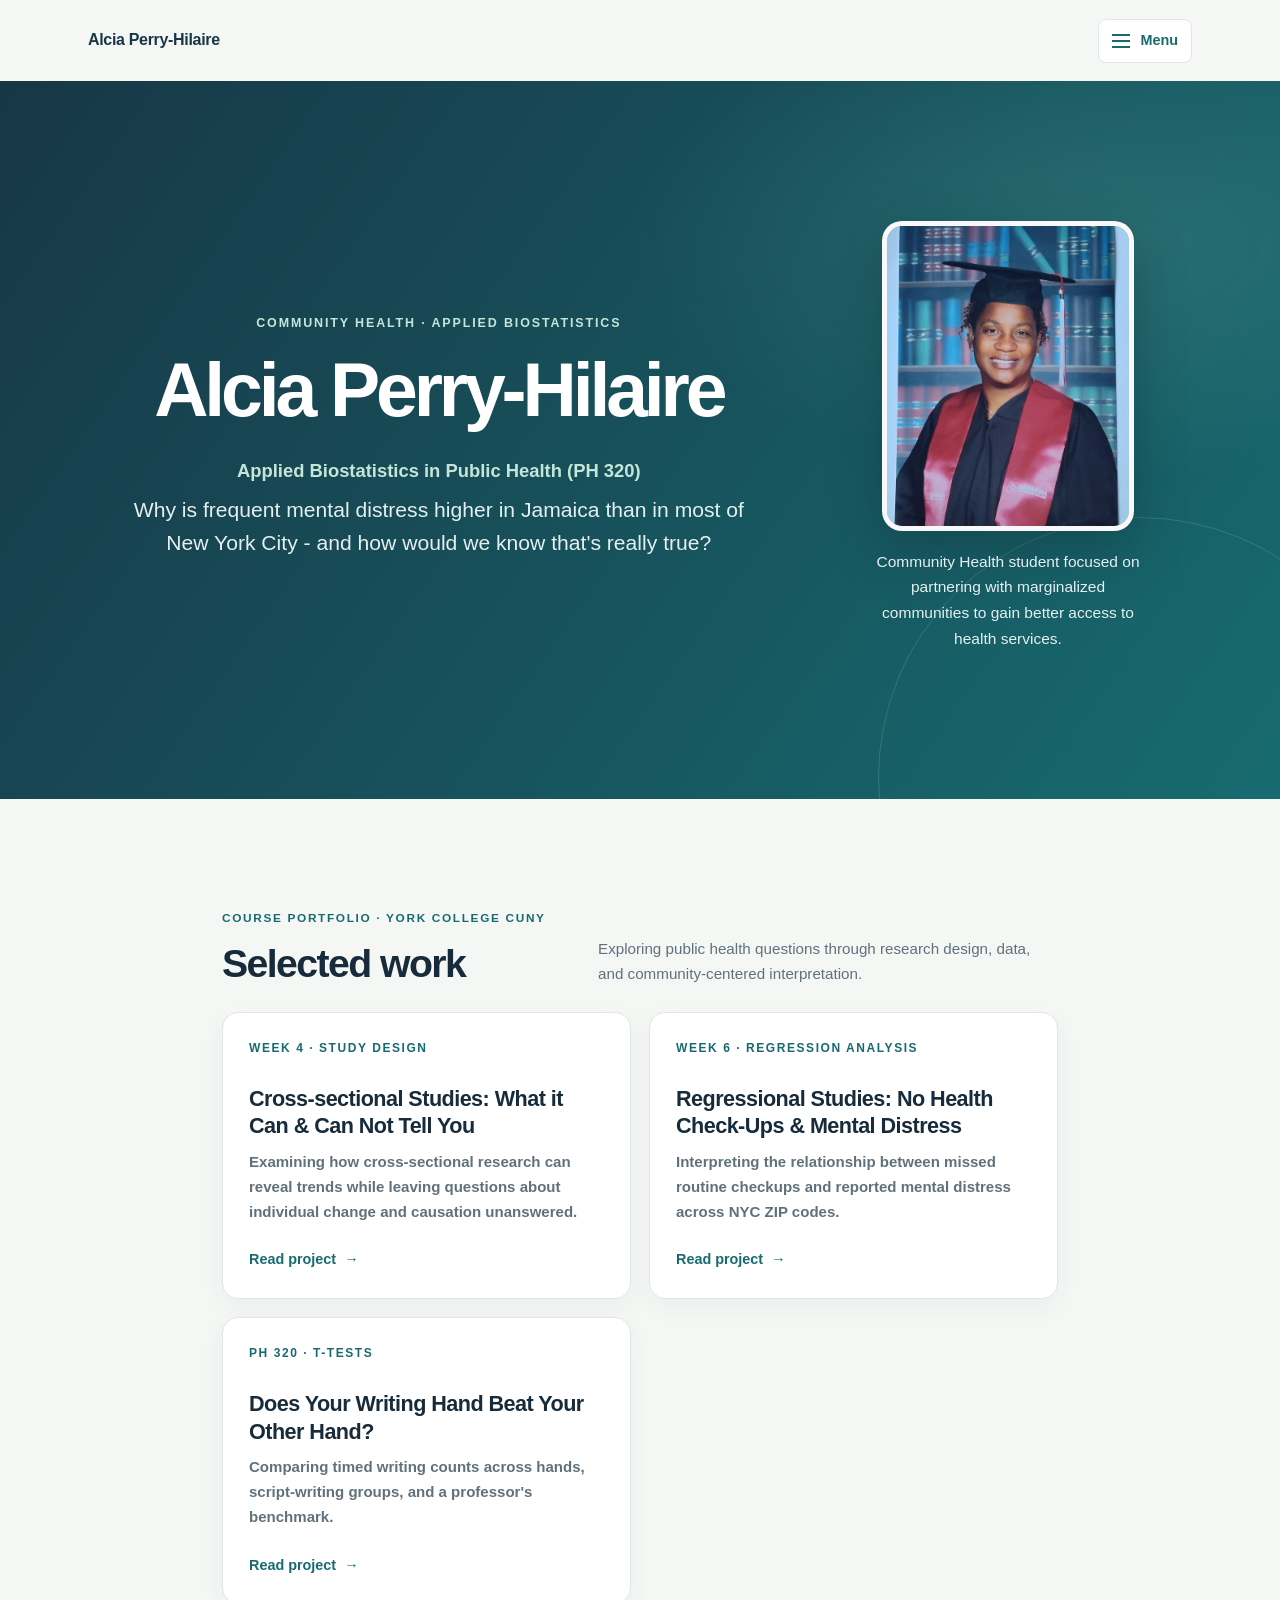
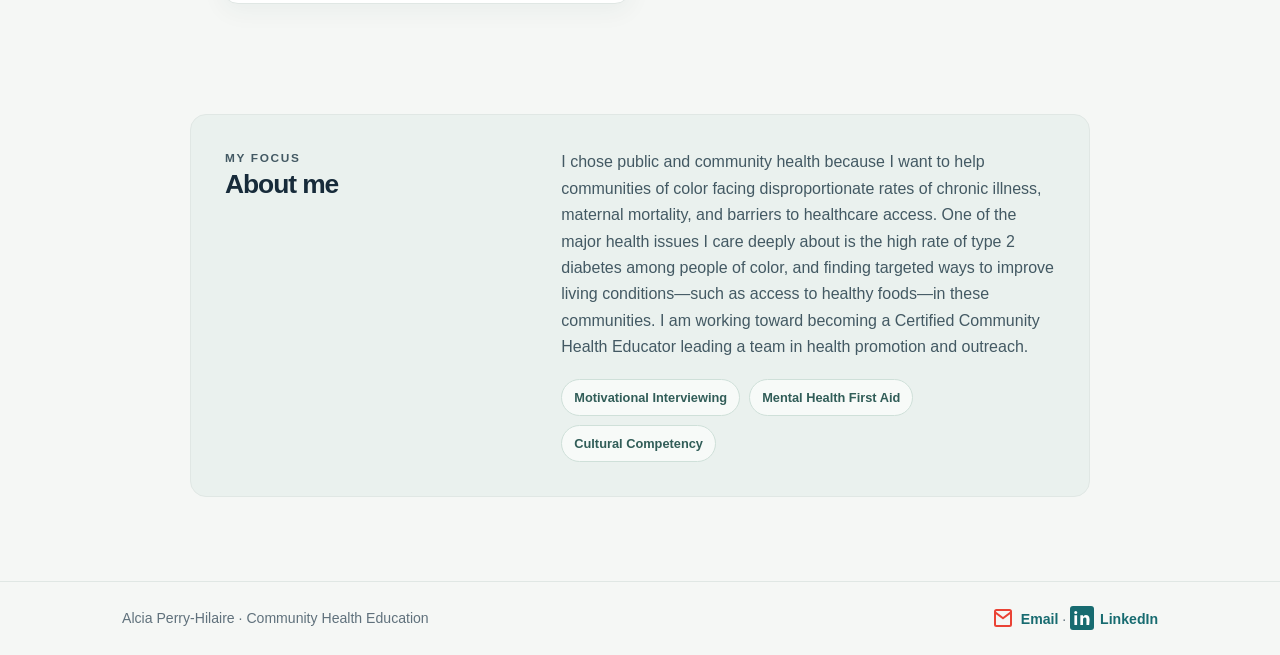
==== commit 33dd188b: "Use hamburger navigation across portfolio Co-authored-by: Copilot App <223556219+Copilot@users.norep" ====
--- a/index.html
+++ b/index.html
@@ -417,11 +417,17 @@
 
 <nav class="topbar" aria-label="Main navigation">
     <a class="wordmark" href="index.html">Alcia Perry-Hilaire</a>
-    <div class="nav-links">
-        <a href="#work">Selected work</a>
-        <a href="#about">About</a>
-        <a href="#contact">Contact</a>
-    </div>
+    <details class="nav-menu">
+        <summary class="menu-toggle">
+            <span class="menu-icon" aria-hidden="true"><span></span><span></span><span></span></span>
+            <span>Menu</span>
+        </summary>
+        <div class="nav-links">
+            <a href="#work">Selected work</a>
+            <a href="#about">About</a>
+            <a href="#contact">Contact</a>
+        </div>
+    </details>
 </nav>
 
 <header class="hero">
--- a/styles.css
+++ b/styles.css
@@ -45,6 +45,64 @@
     padding: 18px 28px;
 }
 
+.nav-menu {
+    position: relative;
+    margin-left: auto;
+}
+
+.nav-menu summary {
+    list-style: none;
+}
+
+.nav-menu summary::-webkit-details-marker {
+    display: none;
+}
+
+.menu-toggle {
+    display: inline-flex;
+    align-items: center;
+    gap: 10px;
+    padding: 9px 13px;
+    border: 1px solid var(--line);
+    border-radius: 8px;
+    background: var(--white);
+    color: var(--teal);
+    cursor: pointer;
+    font: inherit;
+    font-size: 0.9rem;
+    font-weight: 650;
+}
+
+.menu-toggle:hover,
+.menu-toggle:focus-visible {
+    background: #e8f2f1;
+}
+
+.menu-icon {
+    display: grid;
+    gap: 4px;
+}
+
+.menu-icon span {
+    display: block;
+    width: 18px;
+    height: 2px;
+    background: currentColor;
+    transition: transform 160ms ease, opacity 160ms ease;
+}
+
+.nav-menu[open] .menu-icon span:first-child {
+    transform: translateY(6px) rotate(45deg);
+}
+
+.nav-menu[open] .menu-icon span:nth-child(2) {
+    opacity: 0;
+}
+
+.nav-menu[open] .menu-icon span:last-child {
+    transform: translateY(-6px) rotate(-45deg);
+}
+
 .wordmark {
     color: var(--navy);
     font-size: 1rem;
@@ -54,12 +112,24 @@
 }
 
 .nav-links {
-    display: flex;
-    flex-wrap: wrap;
-    gap: 8px 28px;
+    position: absolute;
+    top: calc(100% + 10px);
+    right: 0;
+    z-index: 10;
+    display: grid;
+    gap: 4px;
+    min-width: min(280px, calc(100vw - 32px));
+    padding: 8px;
+    border: 1px solid var(--line);
+    border-radius: 10px;
+    background: var(--white);
+    box-shadow: 0 14px 32px #173a3a1f;
 }
 
 .nav-links a {
+    display: block;
+    padding: 10px 12px;
+    border-radius: 6px;
     color: #435963;
     font-size: 0.9rem;
     font-weight: 600;
@@ -67,7 +137,9 @@
 }
 
 .nav-links a:hover,
+.nav-links a:focus-visible,
 .nav-links a[aria-current="page"] {
+    background: #e8f2f1;
     color: var(--teal);
 }
 
@@ -390,9 +462,7 @@
 
 @media (max-width: 700px) {
     .topbar {
-        align-items: flex-start;
-        flex-direction: column;
-        gap: 12px;
+        padding: 16px 20px;
     }
 
     .hero-inner {
